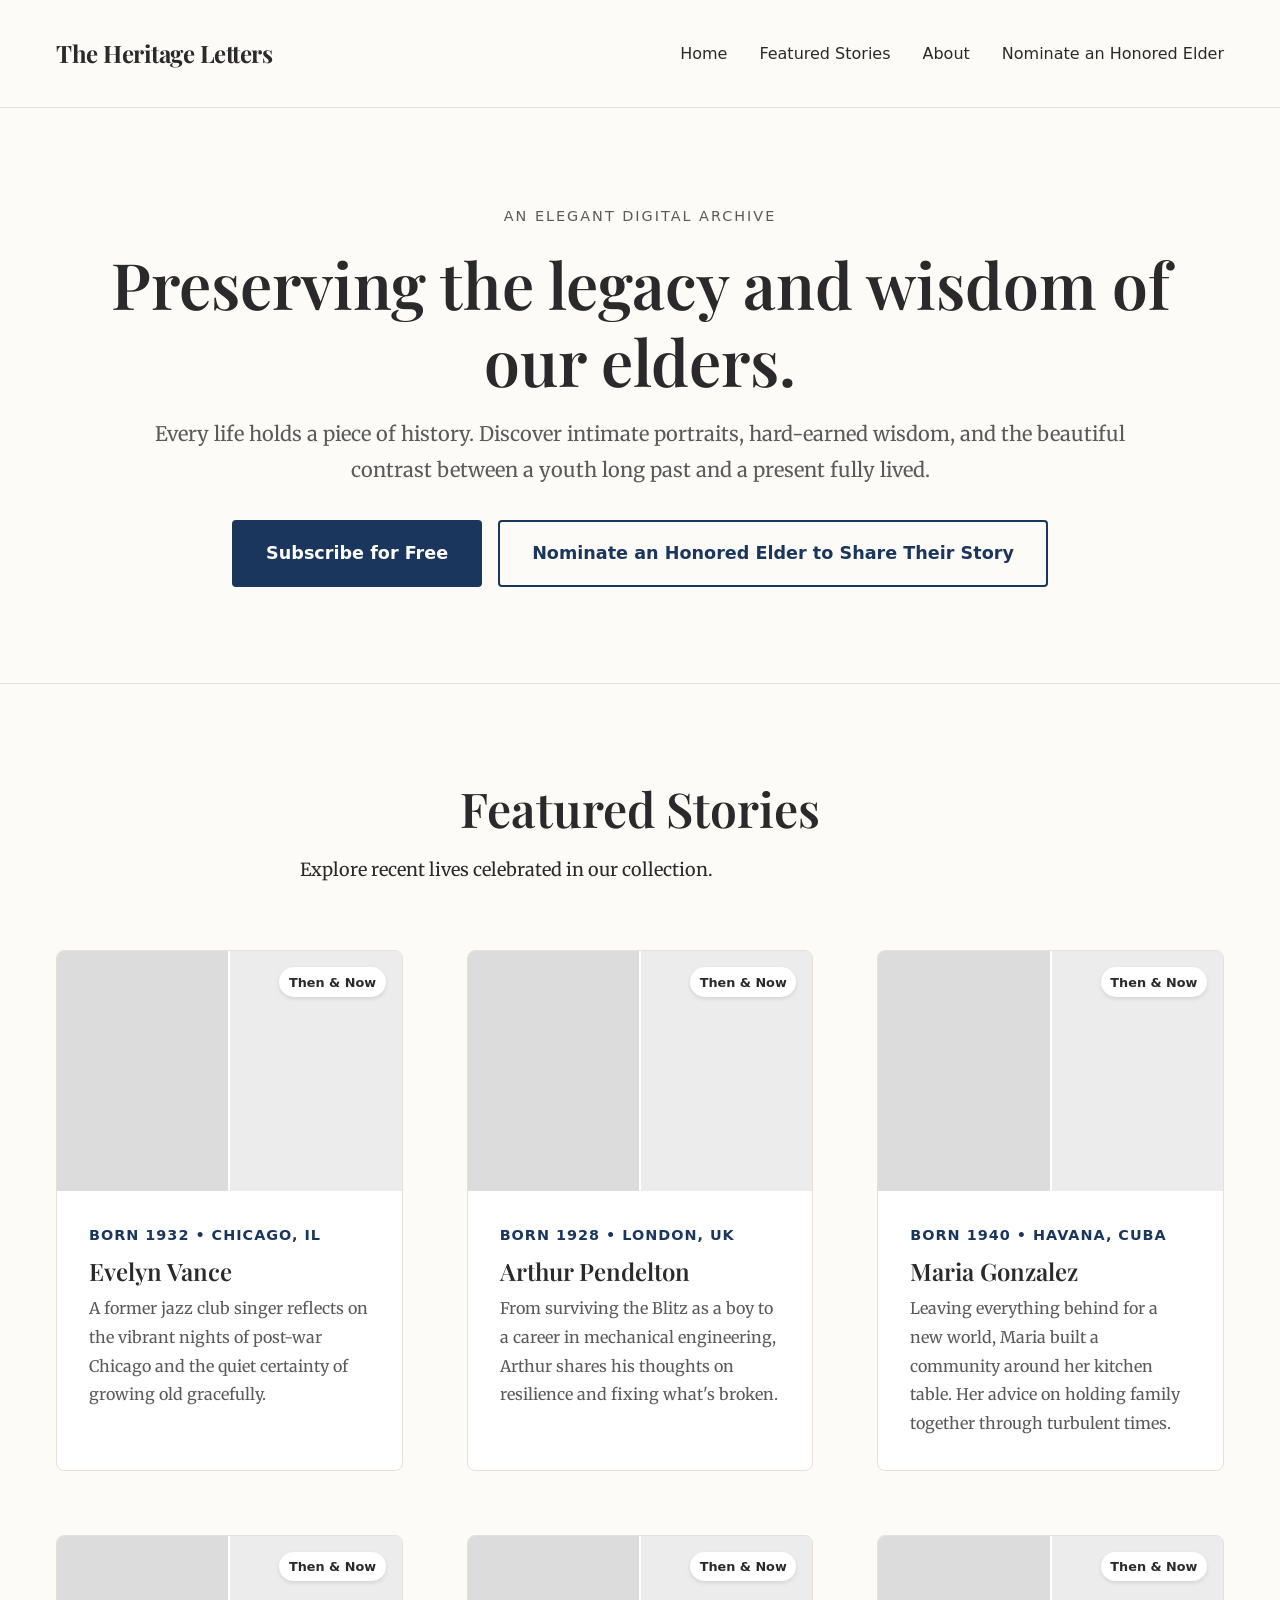
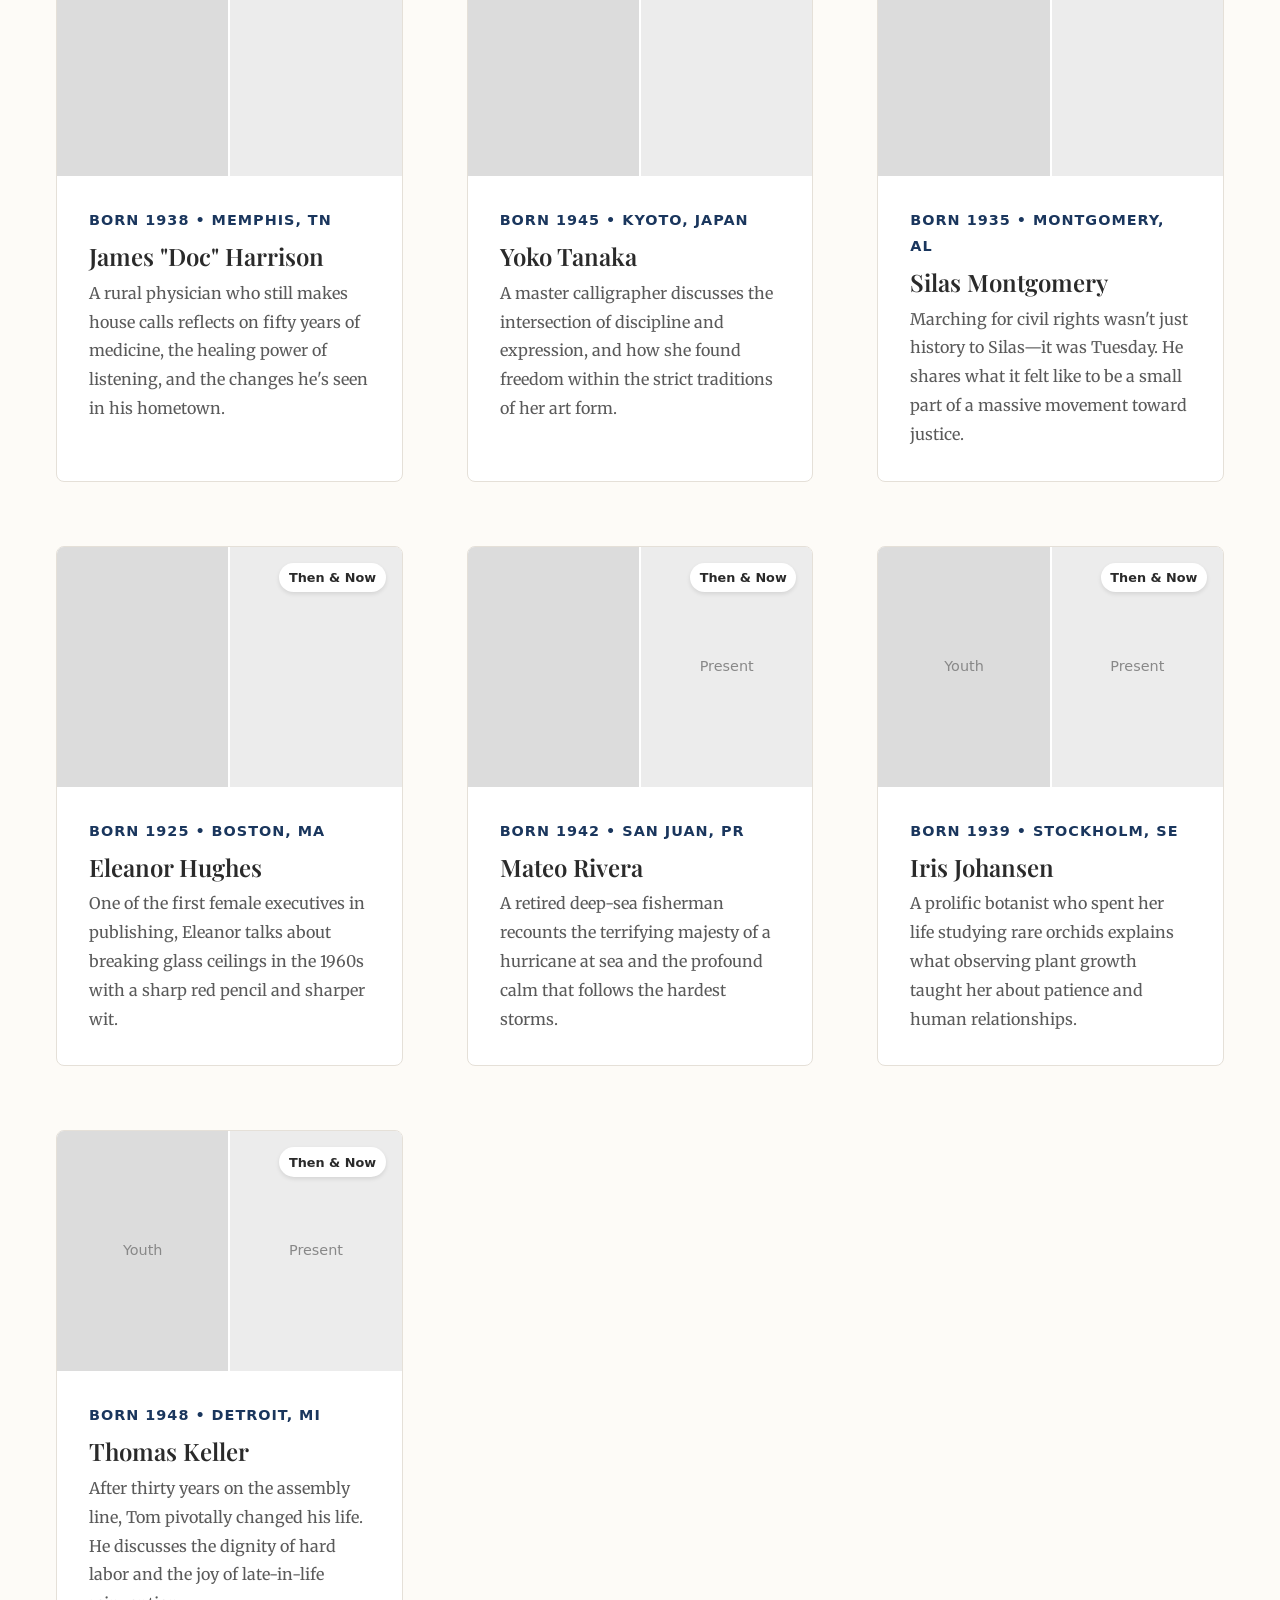
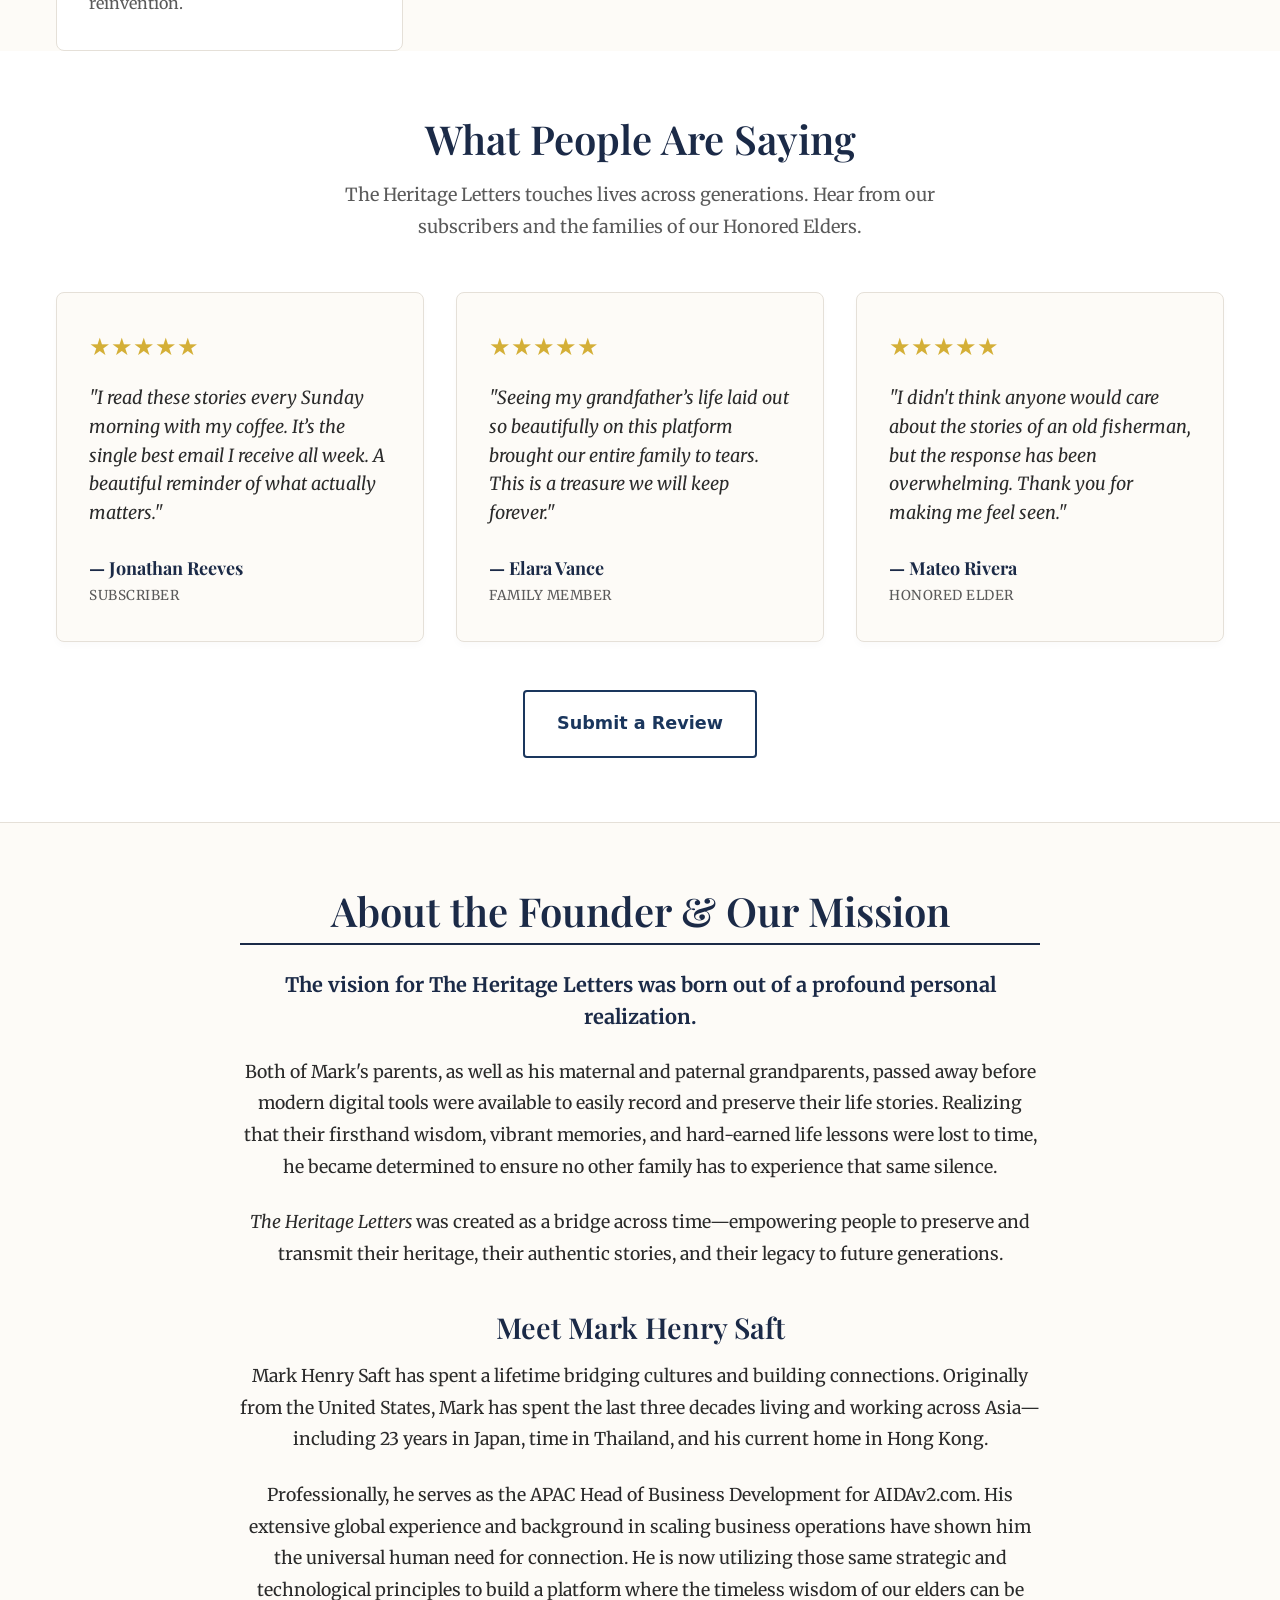
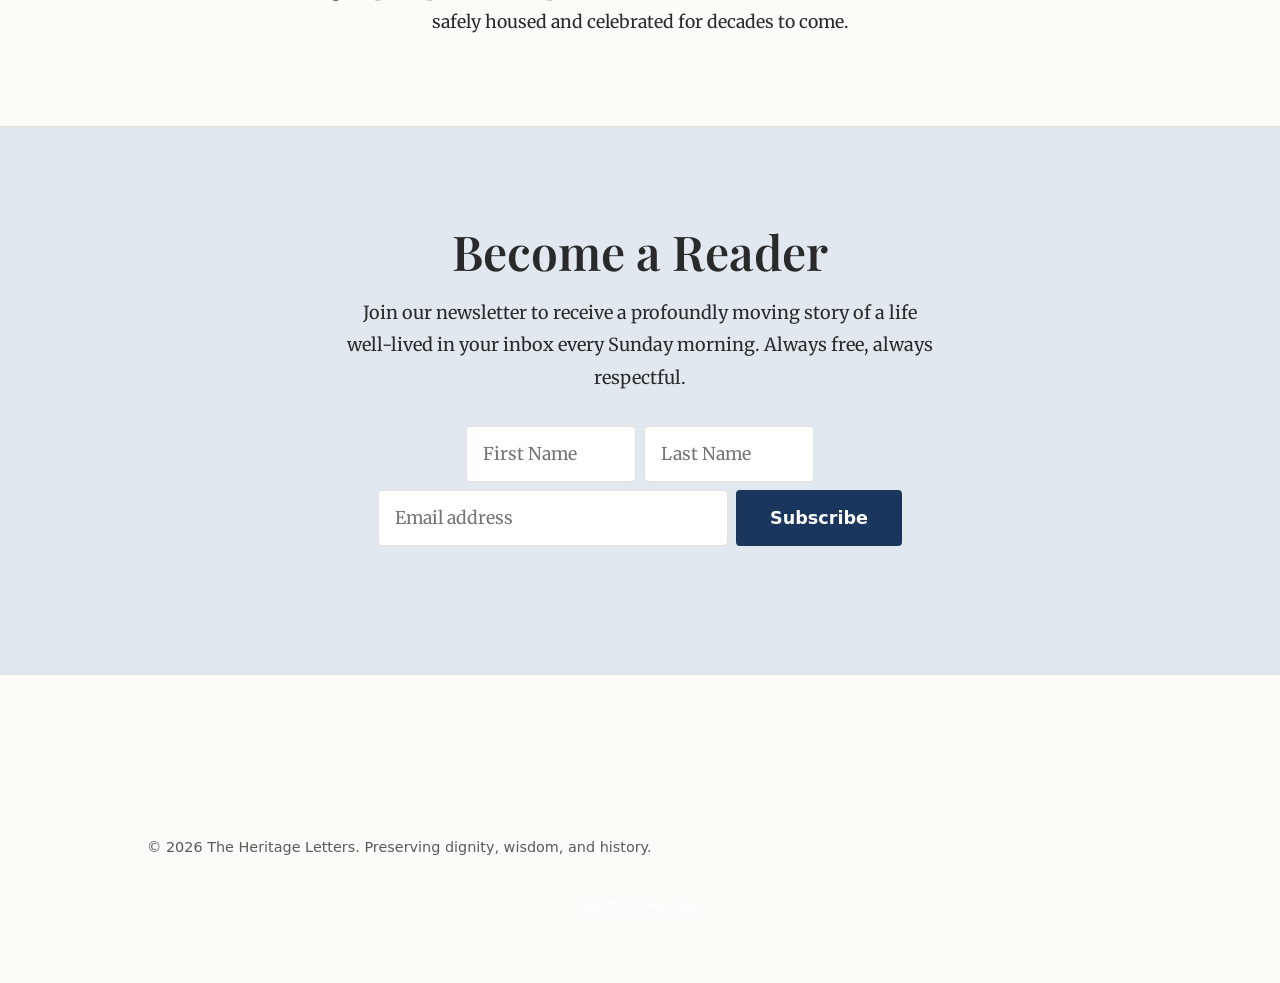
==== index.html @ c984a458 "Add files via upload" ====
<!DOCTYPE html>
<html lang="en">

<head>
    <meta charset="UTF-8">
    <meta name="viewport" content="width=device-width, initial-scale=1.0">
    <title>The Heritage Letters | Preserving the Wisdom of Elders</title>
    <!-- Preconnect for performance -->
    <link rel="preconnect" href="https://fonts.googleapis.com">
    <link rel="preconnect" href="https://fonts.gstatic.com" crossorigin>
    <!-- Google Fonts: Playfair Display (Headings) & Merriweather (Body) -->
    <link
        href="https://fonts.googleapis.com/css2?family=Merriweather:ital,wght@0,300;0,400;0,700;1,400&family=Playfair+Display:ital,wght@0,400;0,600;0,700;1,400&display=swap"
        rel="stylesheet">
    <link rel="stylesheet" href="styles.css">
</head>

<body>

    <!-- Header Navigation -->
    <header class="site-header">
        <div class="container nav-container">
            <a href="index.html" class="logo">The Heritage Letters</a>
            <nav class="site-nav">
                <ul>
                    <li><a href="index.html">Home</a></li>
                    <li><a href="#stories">Featured Stories</a></li>
                    <li><a href="#about-mission">About</a></li>
                    <li><a href="submit.html">Nominate an Honored Elder</a></li>
                </ul>
            </nav>
        </div>
    </header>

    <main>
        <!-- Hero Section -->
        <section class="hero">
            <div class="container">
                <span class="hero-subtitle">An elegant digital archive</span>
                <h1>Preserving the legacy and wisdom of our elders.</h1>
                <p>Every life holds a piece of history. Discover intimate portraits, hard-earned wisdom, and the
                    beautiful contrast between a youth long past and a present fully lived.</p>
                <div class="hero-actions">
                    <a href="#subscribe" class="btn btn-primary">Subscribe for Free</a>
                    <a href="submit.html" class="btn btn-outline">Nominate an Honored Elder to Share Their Story</a>
                </div>
            </div>
        </section>

        <!-- Featured Stories Section -->
        <section id="stories" class="section">
            <div class="container">
                <div class="text-center">
                    <h2>Featured Stories</h2>
                    <p>Explore recent lives celebrated in our collection.</p>
                </div>

                <div class="stories-grid">
                    <!-- Story Card 1 -->
                    <a href="story-1.html" class="story-card" aria-label="Read the story of Evelyn Vance">
                        <div class="story-card-images">
                            <div class="img-placeholder"
                                style="background-image: url('images/evelyn_youth.png'); color: transparent;">Youth
                            </div>
                            <div class="img-placeholder"
                                style="background-image: url('images/evelyn_present.png'); color: transparent;">Present
                            </div>
                        </div>
                        <div class="story-card-content">
                            <span class="story-card-meta">Born 1932 • Chicago, IL</span>
                            <h3 class="story-card-title">Evelyn Vance</h3>
                            <p class="story-card-excerpt">A former jazz club singer reflects on the vibrant nights of
                                post-war Chicago and the quiet certainty of growing old gracefully.</p>
                        </div>
                    </a>

                    <!-- Story Card 2 -->
                    <a href="story-2.html" class="story-card" aria-label="Read the story of Arthur Pendelton">
                        <div class="story-card-images">
                            <div class="img-placeholder"
                                style="background-image: url('images/arthur_youth.png'); color: transparent;">Youth
                            </div>
                            <div class="img-placeholder"
                                style="background-image: url('images/arthur_present.png'); color: transparent;">Present
                            </div>
                        </div>
                        <div class="story-card-content">
                            <span class="story-card-meta">Born 1928 • London, UK</span>
                            <h3 class="story-card-title">Arthur Pendelton</h3>
                            <p class="story-card-excerpt">From surviving the Blitz as a boy to a career in mechanical
                                engineering, Arthur shares his thoughts on resilience and fixing what's broken.</p>
                        </div>
                    </a>

                    <!-- Story Card 3 -->
                    <a href="story-3.html" class="story-card" aria-label="Read the story of Maria Gonzalez">
                        <div class="story-card-images">
                            <div class="img-placeholder"
                                style="background-image: url('images/maria_youth.png'); color: transparent;">Youth</div>
                            <div class="img-placeholder"
                                style="background-image: url('images/maria_present.png'); color: transparent;">Present
                            </div>
                        </div>
                        <div class="story-card-content">
                            <span class="story-card-meta">Born 1940 • Havana, Cuba</span>
                            <h3 class="story-card-title">Maria Gonzalez</h3>
                            <p class="story-card-excerpt">Leaving everything behind for a new world, Maria built a
                                community around her kitchen table. Her advice on holding family together through
                                turbulent times.</p>
                        </div>
                    </a>

                    <!-- Story Card 4 -->
                    <a href="story-4.html" class="story-card" aria-label="Read the story of James 'Doc' Harrison">
                        <div class="story-card-images">
                            <div class="img-placeholder"
                                style="background-image: url('images/james_youth.png'); color: transparent;">Youth</div>
                            <div class="img-placeholder"
                                style="background-image: url('images/james_present.png'); color: transparent;">Present
                            </div>
                        </div>
                        <div class="story-card-content">
                            <span class="story-card-meta">Born 1938 • Memphis, TN</span>
                            <h3 class="story-card-title">James "Doc" Harrison</h3>
                            <p class="story-card-excerpt">A rural physician who still makes house calls reflects on
                                fifty years of medicine, the healing power of listening, and the changes he's seen in
                                his hometown.</p>
                        </div>
                    </a>

                    <!-- Story Card 5 -->
                    <a href="story-5.html" class="story-card" aria-label="Read the story of Yoko Tanaka">
                        <div class="story-card-images">
                            <div class="img-placeholder"
                                style="background-image: url('images/yoko_youth.png'); color: transparent;">Youth</div>
                            <div class="img-placeholder"
                                style="background-image: url('images/yoko_present.png'); color: transparent;">Present
                            </div>
                        </div>
                        <div class="story-card-content">
                            <span class="story-card-meta">Born 1945 • Kyoto, Japan</span>
                            <h3 class="story-card-title">Yoko Tanaka</h3>
                            <p class="story-card-excerpt">A master calligrapher discusses the intersection of discipline
                                and expression, and how she found freedom within the strict traditions of her art form.
                            </p>
                        </div>
                    </a>

                    <!-- Story Card 6 -->
                    <a href="story-6.html" class="story-card" aria-label="Read the story of Silas Montgomery">
                        <div class="story-card-images">
                            <div class="img-placeholder"
                                style="background-image: url('images/silas_youth.png'); color: transparent;">Youth</div>
                            <div class="img-placeholder"
                                style="background-image: url('images/silas_present.png'); color: transparent;">Present
                            </div>
                        </div>
                        <div class="story-card-content">
                            <span class="story-card-meta">Born 1935 • Montgomery, AL</span>
                            <h3 class="story-card-title">Silas Montgomery</h3>
                            <p class="story-card-excerpt">Marching for civil rights wasn't just history to Silas—it was
                                Tuesday. He shares what it felt like to be a small part of a massive movement toward
                                justice.</p>
                        </div>
                    </a>

                    <!-- Story Card 7 -->
                    <a href="story-7.html" class="story-card" aria-label="Read the story of Eleanor Vance">
                        <div class="story-card-images">
                            <div class="img-placeholder"
                                style="background-image: url('images/eleanor_youth.png'); color: transparent;">Youth
                            </div>
                            <div class="img-placeholder"
                                style="background-image: url('images/eleanor_present.png'); color: transparent;">Present
                            </div>
                        </div>
                        <div class="story-card-content">
                            <span class="story-card-meta">Born 1925 • Boston, MA</span>
                            <h3 class="story-card-title">Eleanor Hughes</h3>
                            <p class="story-card-excerpt">One of the first female executives in publishing, Eleanor
                                talks about breaking glass ceilings in the 1960s with a sharp red pencil and sharper
                                wit.</p>
                        </div>
                    </a>

                    <!-- Story Card 8 -->
                    <a href="story-8.html" class="story-card" aria-label="Read the story of Mateo Rivera">
                        <div class="story-card-images">
                            <div class="img-placeholder"
                                style="background-image: url('images/mateo_youth.png'); color: transparent;">Youth</div>
                            <div class="img-placeholder" style="">Present</div>
                        </div>
                        <div class="story-card-content">
                            <span class="story-card-meta">Born 1942 • San Juan, PR</span>
                            <h3 class="story-card-title">Mateo Rivera</h3>
                            <p class="story-card-excerpt">A retired deep-sea fisherman recounts the terrifying majesty
                                of a hurricane at sea and the profound calm that follows the hardest storms.</p>
                        </div>
                    </a>

                    <!-- Story Card 9 -->
                    <a href="story-9.html" class="story-card" aria-label="Read the story of Iris Johansen">
                        <div class="story-card-images">
                            <div class="img-placeholder" style="">Youth</div>
                            <div class="img-placeholder" style="">Present</div>
                        </div>
                        <div class="story-card-content">
                            <span class="story-card-meta">Born 1939 • Stockholm, SE</span>
                            <h3 class="story-card-title">Iris Johansen</h3>
                            <p class="story-card-excerpt">A prolific botanist who spent her life studying rare orchids
                                explains what observing plant growth taught her about patience and human relationships.
                            </p>
                        </div>
                    </a>

                    <!-- Story Card 10 -->
                    <a href="story-10.html" class="story-card" aria-label="Read the story of Thomas 'Tom' Keller">
                        <div class="story-card-images">
                            <div class="img-placeholder" style="">Youth</div>
                            <div class="img-placeholder" style="">Present</div>
                        </div>
                        <div class="story-card-content">
                            <span class="story-card-meta">Born 1948 • Detroit, MI</span>
                            <h3 class="story-card-title">Thomas Keller</h3>
                            <p class="story-card-excerpt">After thirty years on the assembly line, Tom pivotally changed
                                his life. He discusses the dignity of hard labor and the joy of late-in-life
                                reinvention.</p>
                        </div>
                    </a>
                </div>
            </div>
            <!-- Testimonials/Reviews Section -->
            <section id="reviews" style="background-color: var(--color-white); padding: 4rem 2rem;">
                <div class="container">
                    <div class="text-center" style="margin-bottom: 3rem;">
                        <h2 style="font-family: 'Playfair Display', serif; font-size: 2.5rem; color: #1B2A47;">What
                            People Are Saying</h2>
                        <p
                            style="font-family: 'Merriweather', serif; color: var(--color-text-light); max-width: 600px; margin: 0 auto;">
                            The Heritage Letters touches lives across generations. Hear from our subscribers and the
                            families of our Honored Elders.
                        </p>
                    </div>

                    <div style="display: grid; grid-template-columns: repeat(auto-fit, minmax(300px, 1fr)); gap: 2rem;">
                        <!-- Review 1 -->
                        <div
                            style="background: #FDFBF7; padding: 2rem; border-radius: 8px; border: 1px solid var(--color-border); box-shadow: 0 4px 6px rgba(0,0,0,0.02)">
                            <div style="color: #D4AF37; font-size: 1.5rem; margin-bottom: 1rem;">★★★★★</div>
                            <p
                                style="font-family: 'Merriweather', serif; font-style: italic; color: #2A2A2A; margin-bottom: 1.5rem; line-height: 1.6;">
                                "I read these stories every Sunday morning with my coffee. It’s the single best email I
                                receive all week. A beautiful reminder of what actually matters."
                            </p>
                            <p
                                style="font-family: 'Playfair Display', serif; font-weight: bold; color: #1B2A47; margin: 0;">
                                — Jonathan Reeves</p>
                            <p
                                style="font-size: 0.85rem; color: var(--color-text-light); margin: 0; text-transform: uppercase; letter-spacing: 0.5px;">
                                Subscriber</p>
                        </div>

                        <!-- Review 2 -->
                        <div
                            style="background: #FDFBF7; padding: 2rem; border-radius: 8px; border: 1px solid var(--color-border); box-shadow: 0 4px 6px rgba(0,0,0,0.02)">
                            <div style="color: #D4AF37; font-size: 1.5rem; margin-bottom: 1rem;">★★★★★</div>
                            <p
                                style="font-family: 'Merriweather', serif; font-style: italic; color: #2A2A2A; margin-bottom: 1.5rem; line-height: 1.6;">
                                "Seeing my grandfather’s life laid out so beautifully on this platform brought our
                                entire family to tears. This is a treasure we will keep forever."
                            </p>
                            <p
                                style="font-family: 'Playfair Display', serif; font-weight: bold; color: #1B2A47; margin: 0;">
                                — Elara Vance</p>
                            <p
                                style="font-size: 0.85rem; color: var(--color-text-light); margin: 0; text-transform: uppercase; letter-spacing: 0.5px;">
                                Family Member</p>
                        </div>

                        <!-- Review 3 -->
                        <div
                            style="background: #FDFBF7; padding: 2rem; border-radius: 8px; border: 1px solid var(--color-border); box-shadow: 0 4px 6px rgba(0,0,0,0.02)">
                            <div style="color: #D4AF37; font-size: 1.5rem; margin-bottom: 1rem;">★★★★★</div>
                            <p
                                style="font-family: 'Merriweather', serif; font-style: italic; color: #2A2A2A; margin-bottom: 1.5rem; line-height: 1.6;">
                                "I didn't think anyone would care about the stories of an old fisherman, but the
                                response has been overwhelming. Thank you for making me feel seen."
                            </p>
                            <p
                                style="font-family: 'Playfair Display', serif; font-weight: bold; color: #1B2A47; margin: 0;">
                                — Mateo Rivera</p>
                            <p
                                style="font-size: 0.85rem; color: var(--color-text-light); margin: 0; text-transform: uppercase; letter-spacing: 0.5px;">
                                Honored Elder</p>
                        </div>
                    </div>

                    <div class="text-center" style="margin-top: 3rem;">
                        <a href="reviews.html" class="btn btn-outline">Submit a Review</a>
                    </div>
                </div>
            </section>

            <!-- About Section -->
            <section id="about-mission"
                style="background-color: #FDFBF7; padding: 4rem 2rem; color: #2A2A2A; font-family: 'Merriweather', serif; border-top: 1px solid var(--color-border);">
                <div style="max-width: 800px; margin: 0 auto; text-align: center;">

                    <h2
                        style="font-family: 'Playfair Display', serif; font-size: 2.5rem; color: #1B2A47; margin-bottom: 1.5rem; border-bottom: 2px solid #1B2A47; padding-bottom: 0.5rem;">
                        About the Founder & Our Mission
                    </h2>

                    <p
                        style="font-size: 1.25rem; font-weight: bold; color: #1B2A47; margin-bottom: 1.5rem; line-height: 1.6;">
                        The vision for The Heritage Letters was born out of a profound personal realization.
                    </p>

                    <p style="font-size: 1.1rem; line-height: 1.8; margin-bottom: 1.5rem;">
                        Both of Mark's parents, as well as his maternal and paternal grandparents, passed away before
                        modern
                        digital tools were available to easily record and preserve their life stories. Realizing that
                        their
                        firsthand wisdom, vibrant memories, and hard-earned life lessons were lost to time, he became
                        determined to ensure no other family has to experience that same silence.
                    </p>

                    <p style="font-size: 1.1rem; line-height: 1.8; margin-bottom: 2.5rem;">
                        <em>The Heritage Letters</em> was created as a bridge across time—empowering people to preserve
                        and
                        transmit their heritage, their authentic stories, and their legacy to future generations.
                    </p>

                    <h3
                        style="font-family: 'Playfair Display', serif; font-size: 1.8rem; color: #1B2A47; margin-bottom: 1rem;">
                        Meet Mark Henry Saft
                    </h3>

                    <p style="font-size: 1.1rem; line-height: 1.8; margin-bottom: 1.5rem;">
                        Mark Henry Saft has spent a lifetime bridging cultures and building connections. Originally from
                        the
                        United States, Mark has spent the last three decades living and working across Asia—including 23
                        years in Japan, time in Thailand, and his current home in Hong Kong.
                    </p>

                    <p style="font-size: 1.1rem; line-height: 1.8; margin-bottom: 1.5rem;">
                        Professionally, he serves as the APAC Head of Business Development for AIDAv2.com. His extensive
                        global experience and background in scaling business operations have shown him the universal
                        human
                        need for connection. He is now utilizing those same strategic and technological principles to
                        build
                        a platform where the timeless wisdom of our elders can be safely housed and celebrated for
                        decades
                        to come.
                    </p>

                </div>
            </section>

            <!-- Call to Action Section -->
            <section id="subscribe" class="section cta-section">
                <div class="container">
                    <div class="cta-content">
                        <h2>Become a Reader</h2>
                        <p>Join our newsletter to receive a profoundly moving story of a life well-lived in your inbox
                            every
                            Sunday morning. Always free, always respectful.</p>

                        <form id="subscribe-form" style="margin-top: 2rem;">
                            <div class="form-group"
                                style="display: flex; gap: 0.5rem; justify-content: center; flex-wrap: wrap;">
                                <label for="firstName" class="visually-hidden"
                                    style="position: absolute; width: 1px; height: 1px; padding: 0; margin: -1px; overflow: hidden; clip: rect(0, 0, 0, 0); border: 0;">First
                                    Name</label>
                                <input type="text" id="firstName" name="firstName" class="form-control"
                                    placeholder="First Name" required style="max-width: 170px;">

                                <label for="lastName" class="visually-hidden"
                                    style="position: absolute; width: 1px; height: 1px; padding: 0; margin: -1px; overflow: hidden; clip: rect(0, 0, 0, 0); border: 0;">Last
                                    Name</label>
                                <input type="text" id="lastName" name="lastName" class="form-control"
                                    placeholder="Last Name" required style="max-width: 170px;">

                                <label for="email" class="visually-hidden"
                                    style="position: absolute; width: 1px; height: 1px; padding: 0; margin: -1px; overflow: hidden; clip: rect(0, 0, 0, 0); border: 0;">Email
                                    address</label>
                                <input type="email" id="email" name="email" class="form-control"
                                    placeholder="Email address" required style="max-width: 350px;">

                                <button type="submit" id="submit-btn" class="btn btn-primary">Subscribe</button>
                            </div>
                            <p id="form-msg" style="margin-top: 1rem; font-size: 0.95rem; font-weight: bold;"></p>
                        </form>
                    </div>
                </div>
            </section>
    </main>

    <!-- Footer -->
    <footer class="site-footer">
        <div class="container text-center">
            <p>&copy; 2026 The Heritage Letters. Preserving dignity, wisdom, and history.</p>
            <div style="margin-top: 1rem;">
                <a href="reviews.html"
                    style="color: var(--color-white); text-decoration: underline; font-size: 0.9rem;">Submit a
                    Review</a>
            </div>
        </div>
    </footer>

    <!-- Google Sheets Subscription Script -->
    <script>
        document.getElementById('subscribe-form').addEventListener('submit', function (e) {
            e.preventDefault();

            const firstNameInput = document.getElementById('firstName');
            const lastNameInput = document.getElementById('lastName');
            const emailInput = document.getElementById('email');
            const submitBtn = document.getElementById('submit-btn');
            const msgElement = document.getElementById('form-msg');

            const firstName = firstNameInput.value.trim();
            const lastName = lastNameInput.value.trim();
            const email = emailInput.value.trim();

            if (!email || !firstName || !lastName) return;

            // Replace this URL with your deployed Google Apps Script Web App URL
            const scriptURL = 'https://script.google.com/macros/s/AKfycby5-_C4QYbOe_HwGAKn1ZT8Nbpb5aBnQ7oYW80xYNcAp_mFj2mKf1CGSLtyHsjDk9fwOg/exec';

            submitBtn.textContent = 'Subscribing...';
            submitBtn.disabled = true;
            msgElement.textContent = '';
            msgElement.style.color = 'inherit';

            const formData = new FormData();
            formData.append('firstName', firstName);
            formData.append('lastName', lastName);
            formData.append('email', email);

            fetch(scriptURL, { method: 'POST', body: formData })
                .then(response => {
                    msgElement.style.color = '#1B2A47';
                    msgElement.textContent = 'Thank you for subscribing!';
                    firstNameInput.value = '';
                    lastNameInput.value = '';
                    emailInput.value = '';
                    submitBtn.textContent = 'Subscribe';
                    submitBtn.disabled = false;
                })
                .catch(error => {
                    console.error('Error!', error.message);
                    msgElement.style.color = 'red';
                    msgElement.textContent = 'There was an error. Please try again or ensure the Script URL is configured.';
                    submitBtn.textContent = 'Subscribe';
                    submitBtn.disabled = false;
                });
        });
    </script>
</body>

</html>
---- styles.css ----
/* Base Variables and Reset */
:root {
  /* Colors */
  --color-bg: #FDFBF7; /* Off-white / aged paper */
  --color-text: #2A2A2A; /* Deep charcoal */
  --color-text-light: #5A5A5A; /* Muted text */
  --color-accent: #1A365D; /* Classic Navy */
  --color-accent-hover: #12284C;
  --color-border: #E5E0D8;
  --color-white: #FFFFFF;
  
  /* Typography */
  --font-heading: 'Playfair Display', serif;
  --font-body: 'Merriweather', serif;
  --font-ui: system-ui, -apple-system, sans-serif;
  
  /* Spacing */
  --spacing-xs: 0.5rem;
  --spacing-sm: 1rem;
  --spacing-md: 2rem;
  --spacing-lg: 4rem;
  --spacing-xl: 6rem;
  
  /* Borders */
  --radius-sm: 4px;
  --radius-md: 8px;
  
  /* Transitions */
  --transition: all 0.3s ease;
}

* {
  margin: 0;
  padding: 0;
  box-sizing: border-box;
}

body {
  font-family: var(--font-body);
  background-color: var(--color-bg);
  color: var(--color-text);
  line-height: 1.8;
  font-size: 18px; /* Accessible base size for seniors */
  -webkit-font-smoothing: antialiased;
  -moz-osx-font-smoothing: grayscale;
}

/* Typography */
h1, h2, h3, h4, h5, h6 {
  font-family: var(--font-heading);
  line-height: 1.2;
  color: var(--color-text);
  font-weight: 600;
  margin-bottom: var(--spacing-sm);
}

h1 { font-size: clamp(2.5rem, 5vw, 4rem); }
h2 { font-size: clamp(2rem, 4vw, 3rem); }
h3 { font-size: clamp(1.5rem, 3vw, 2.25rem); }

p {
  margin-bottom: var(--spacing-md);
  max-width: 75ch; /* Optimal reading width */
}

a {
  color: var(--color-accent);
  text-decoration: underline;
  text-underline-offset: 4px;
  transition: var(--transition);
}

a:hover {
  color: var(--color-accent-hover);
  text-decoration-thickness: 2px;
}

/* Layout Utilities */
.container {
  max-width: 1200px;
  margin: 0 auto;
  padding: 0 var(--spacing-sm);
}

.container-narrow {
  max-width: 800px;
  margin: 0 auto;
  padding: 0 var(--spacing-sm);
}

.section {
  padding: var(--spacing-xl) 0;
}

.text-center {
  text-align: center;
}

/* Component: Header/Nav */
.site-header {
  padding: var(--spacing-md) 0;
  border-bottom: 1px solid var(--color-border);
  background: var(--color-bg);
  position: sticky;
  top: 0;
  z-index: 100;
}

.nav-container {
  display: flex;
  justify-content: space-between;
  align-items: center;
}

.logo {
  font-family: var(--font-heading);
  font-size: 1.5rem;
  font-weight: 700;
  text-decoration: none;
  color: var(--color-text);
  letter-spacing: -0.5px;
}

.site-nav ul {
  list-style: none;
  display: flex;
  gap: var(--spacing-md);
}

.site-nav a {
  font-family: var(--font-ui);
  text-decoration: none;
  font-weight: 500;
  font-size: 1rem;
  color: var(--color-text);
}

.site-nav a:hover {
  color: var(--color-accent);
  text-decoration: none;
}

/* Component: Buttons */
.btn {
  display: inline-block;
  font-family: var(--font-ui);
  font-weight: 600;
  font-size: 1.1rem;
  padding: 1rem 2rem;
  border-radius: var(--radius-sm);
  text-decoration: none;
  min-height: 44px; /* WCAG touch target size */
  transition: var(--transition);
  border: 2px solid transparent;
  cursor: pointer;
}

.btn-primary {
  background-color: var(--color-accent);
  color: var(--color-white);
  border-color: var(--color-accent);
}

.btn-primary:hover {
  background-color: var(--color-accent-hover);
  color: var(--color-white);
  border-color: var(--color-accent-hover);
  transform: translateY(-2px);
  box-shadow: 0 4px 12px rgba(26, 54, 93, 0.2);
}

.btn-outline {
  background-color: transparent;
  color: var(--color-accent);
  border-color: var(--color-accent);
}

.btn-outline:hover {
  background-color: var(--color-accent);
  color: var(--color-white);
}

/* Component: Hero Section */
.hero {
  padding: var(--spacing-xl) 0;
  text-align: center;
  border-bottom: 1px solid var(--color-border);
}

.hero-subtitle {
  font-family: var(--font-ui);
  text-transform: uppercase;
  letter-spacing: 2px;
  font-size: 0.9rem;
  color: var(--color-text-light);
  display: block;
  margin-bottom: var(--spacing-sm);
}

.hero p {
  font-size: 1.25rem;
  color: var(--color-text-light);
  margin: 0 auto var(--spacing-md);
}

.hero-actions {
  display: flex;
  gap: var(--spacing-sm);
  justify-content: center;
  flex-wrap: wrap;
}

/* Component: Featured Stories Grid */
.stories-grid {
  display: grid;
  grid-template-columns: repeat(auto-fill, minmax(320px, 1fr));
  gap: var(--spacing-lg);
  margin-top: var(--spacing-lg);
}

.story-card {
  display: flex;
  flex-direction: column;
  background: var(--color-white);
  border: 1px solid var(--color-border);
  border-radius: var(--radius-md);
  overflow: hidden;
  transition: var(--transition);
  text-decoration: none;
  color: inherit;
}

.story-card:hover {
  transform: translateY(-4px);
  box-shadow: 0 12px 24px rgba(0,0,0,0.05);
  text-decoration: none; 
}

.story-card-images {
  display: flex;
  height: 240px;
  background: #EFEFEF;
  position: relative;
}

.story-card-images::after {
  content: "Then & Now";
  position: absolute;
  top: 1rem;
  right: 1rem;
  background: var(--color-white);
  font-family: var(--font-ui);
  font-size: 0.8rem;
  font-weight: 600;
  padding: 0.2rem 0.6rem;
  border-radius: 20px;
  box-shadow: 0 2px 4px rgba(0,0,0,0.1);
  color: var(--color-text);
  z-index: 10;
}

.img-placeholder {
  flex: 1;
  background-size: cover;
  background-position: center;
  border-right: 2px solid var(--color-white);
  background-color: #dcdcdc; /* Placeholder color */
  display: flex;
  align-items: center;
  justify-content: center;
  color: #888;
  font-family: var(--font-ui);
  font-size: 0.9rem;
}

.img-placeholder:last-child {
  border-right: none;
  background-color: #ececec;
}

.story-card-content {
  padding: var(--spacing-md);
  flex-grow: 1;
  display: flex;
  flex-direction: column;
}

.story-card-meta {
  font-family: var(--font-ui);
  font-size: 0.9rem;
  color: var(--color-accent);
  font-weight: 600;
  text-transform: uppercase;
  letter-spacing: 1px;
  margin-bottom: 0.5rem;
}

.story-card-title {
  font-size: 1.5rem;
  margin-bottom: 0.5rem;
}

.story-card-excerpt {
  color: var(--color-text-light);
  font-size: 1rem;
  margin-bottom: 0;
  flex-grow: 1;
}

/* Component: CTA Section */
.cta-section {
  background-color: #E2E8F0; /* Subtle cool gray/blue tone */
  border-top: 1px solid var(--color-border);
  border-bottom: 1px solid var(--color-border);
}

.cta-content {
  text-align: center;
  max-width: 600px;
  margin: 0 auto;
}

/* Forms */
.form-group {
  margin-bottom: var(--spacing-md);
}

.form-label {
  display: block;
  font-family: var(--font-ui);
  font-weight: 600;
  margin-bottom: 0.5rem;
  color: var(--color-text);
}

.form-control {
  width: 100%;
  font-family: var(--font-body);
  font-size: 1.1rem;
  padding: 1rem;
  border: 1px solid var(--color-border);
  border-radius: var(--radius-sm);
  background-color: var(--color-white);
  color: var(--color-text);
  transition: var(--transition);
}

.form-control:focus {
  outline: none;
  border-color: var(--color-accent);
  box-shadow: 0 0 0 3px rgba(26, 54, 93, 0.1);
}

textarea.form-control {
  resize: vertical;
  min-height: 150px;
  line-height: inherit;
}

.form-help {
  font-family: var(--font-ui);
  font-size: 0.9rem;
  color: var(--color-text-light);
  margin-top: 0.5rem;
  display: block;
}

/* Component: Footer */
.site-footer {
  padding: var(--spacing-lg) 0;
  text-align: center;
  font-family: var(--font-ui);
  color: var(--color-text-light);
  font-size: 0.9rem;
}

/* Component: Article Styles */
.article-header {
  text-align: center;
  padding: var(--spacing-xl) 0 var(--spacing-md);
  border-bottom: 1px solid var(--color-border);
  margin-bottom: var(--spacing-lg);
}

.article-meta-large {
  font-family: var(--font-ui);
  color: var(--color-accent);
  font-weight: 600;
  letter-spacing: 2px;
  text-transform: uppercase;
  margin-bottom: 1rem;
  display: block;
}

.article-intro {
  font-size: 1.35rem;
  line-height: 1.6;
  color: var(--color-text-light);
  margin-bottom: var(--spacing-lg);
}

.article-content blockquote {
  font-family: var(--font-heading);
  font-size: 2rem;
  font-style: italic;
  color: var(--color-accent);
  line-height: 1.4;
  margin: var(--spacing-lg) 0;
  padding: 0 var(--spacing-md);
  border-left: 4px solid var(--color-accent);
  position: relative;
}

/* Accessibility: Focus styles */
*:focus-visible {
  outline: 3px solid var(--color-accent);
  outline-offset: 2px;
}

/* Responsiveness */
@media (max-width: 768px) {
  :root {
    --spacing-xl: 4rem;
    --spacing-lg: 2.5rem;
    --spacing-md: 1.5rem;
  }
  
  .nav-container {
    flex-direction: column;
    gap: var(--spacing-sm);
  }
  
  .site-nav ul {
    gap: var(--spacing-sm);
    flex-wrap: wrap;
    justify-content: center;
  }
  
  .hero-actions {
    flex-direction: column;
  }
  
  .btn {
    width: 100%;
    text-align: center;
  }
  
  .article-content blockquote {
    font-size: 1.5rem;
    padding: 0 var(--spacing-sm);
  }
}
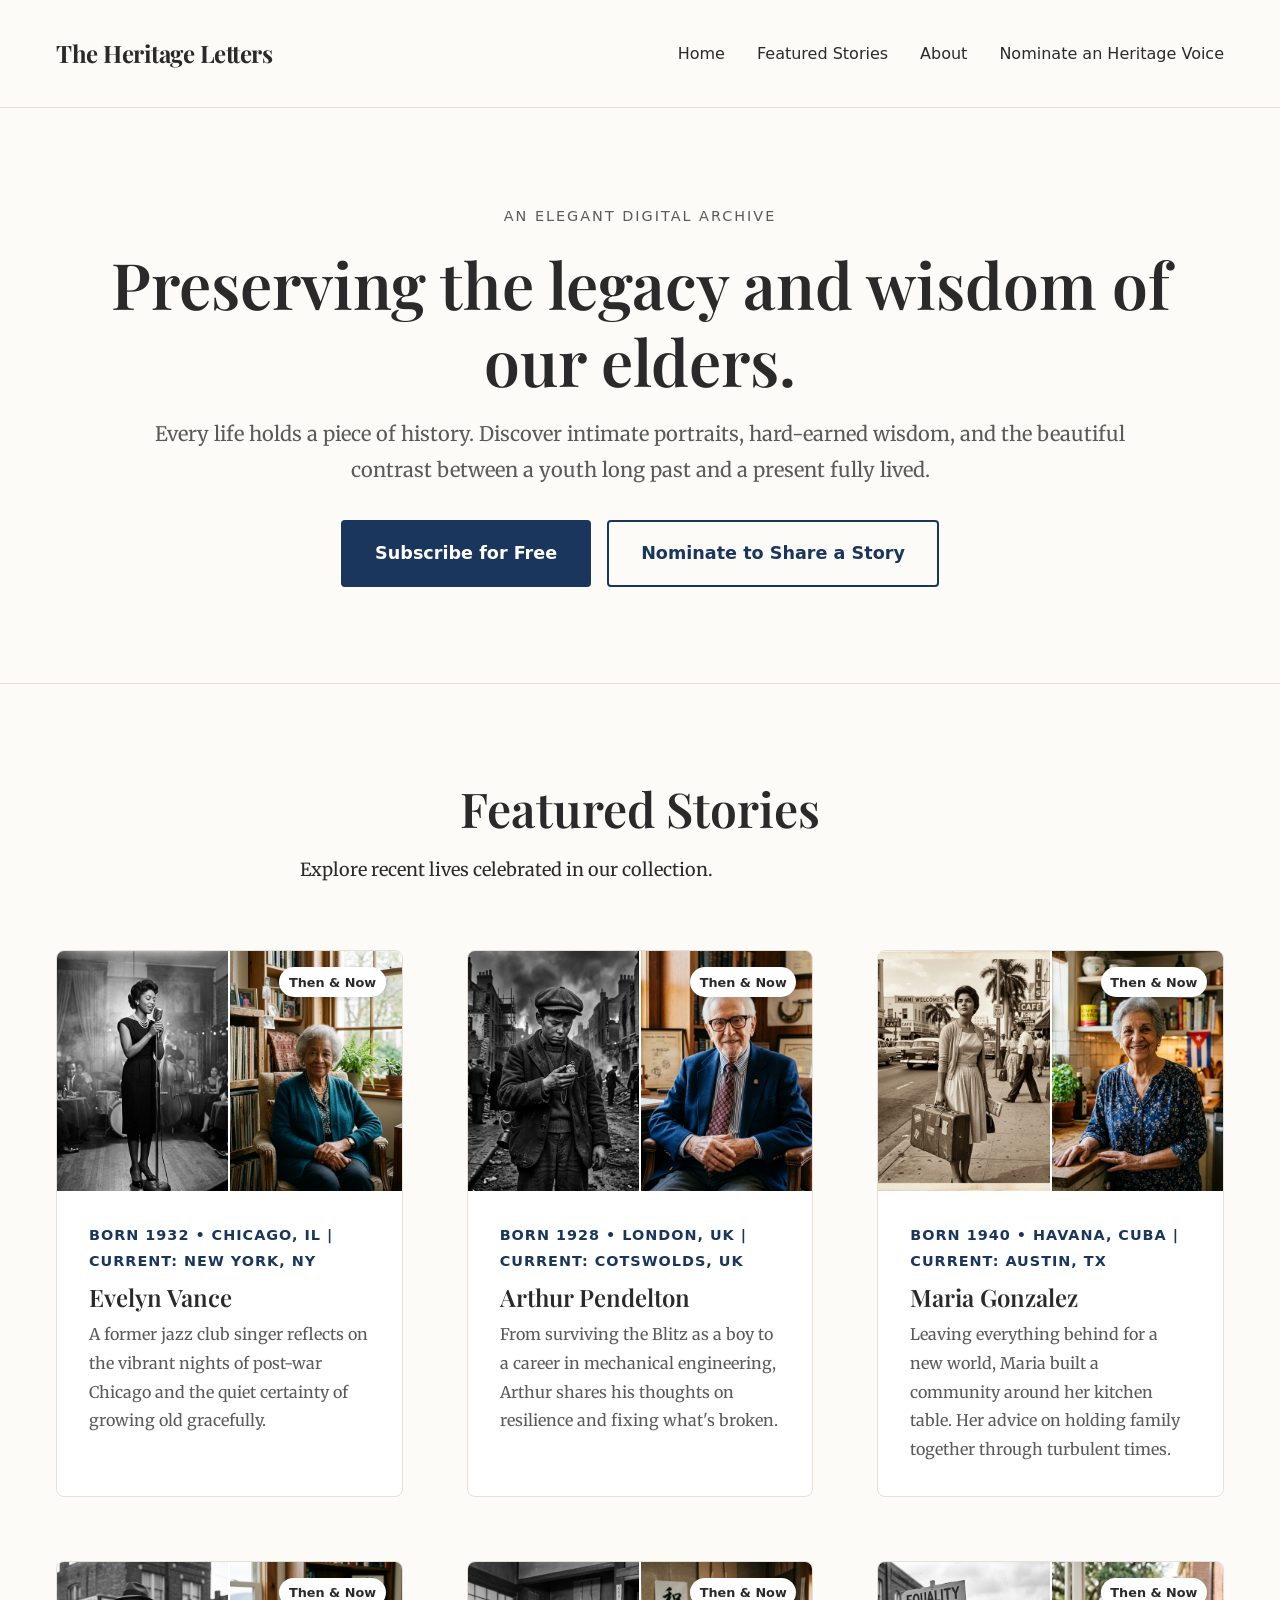
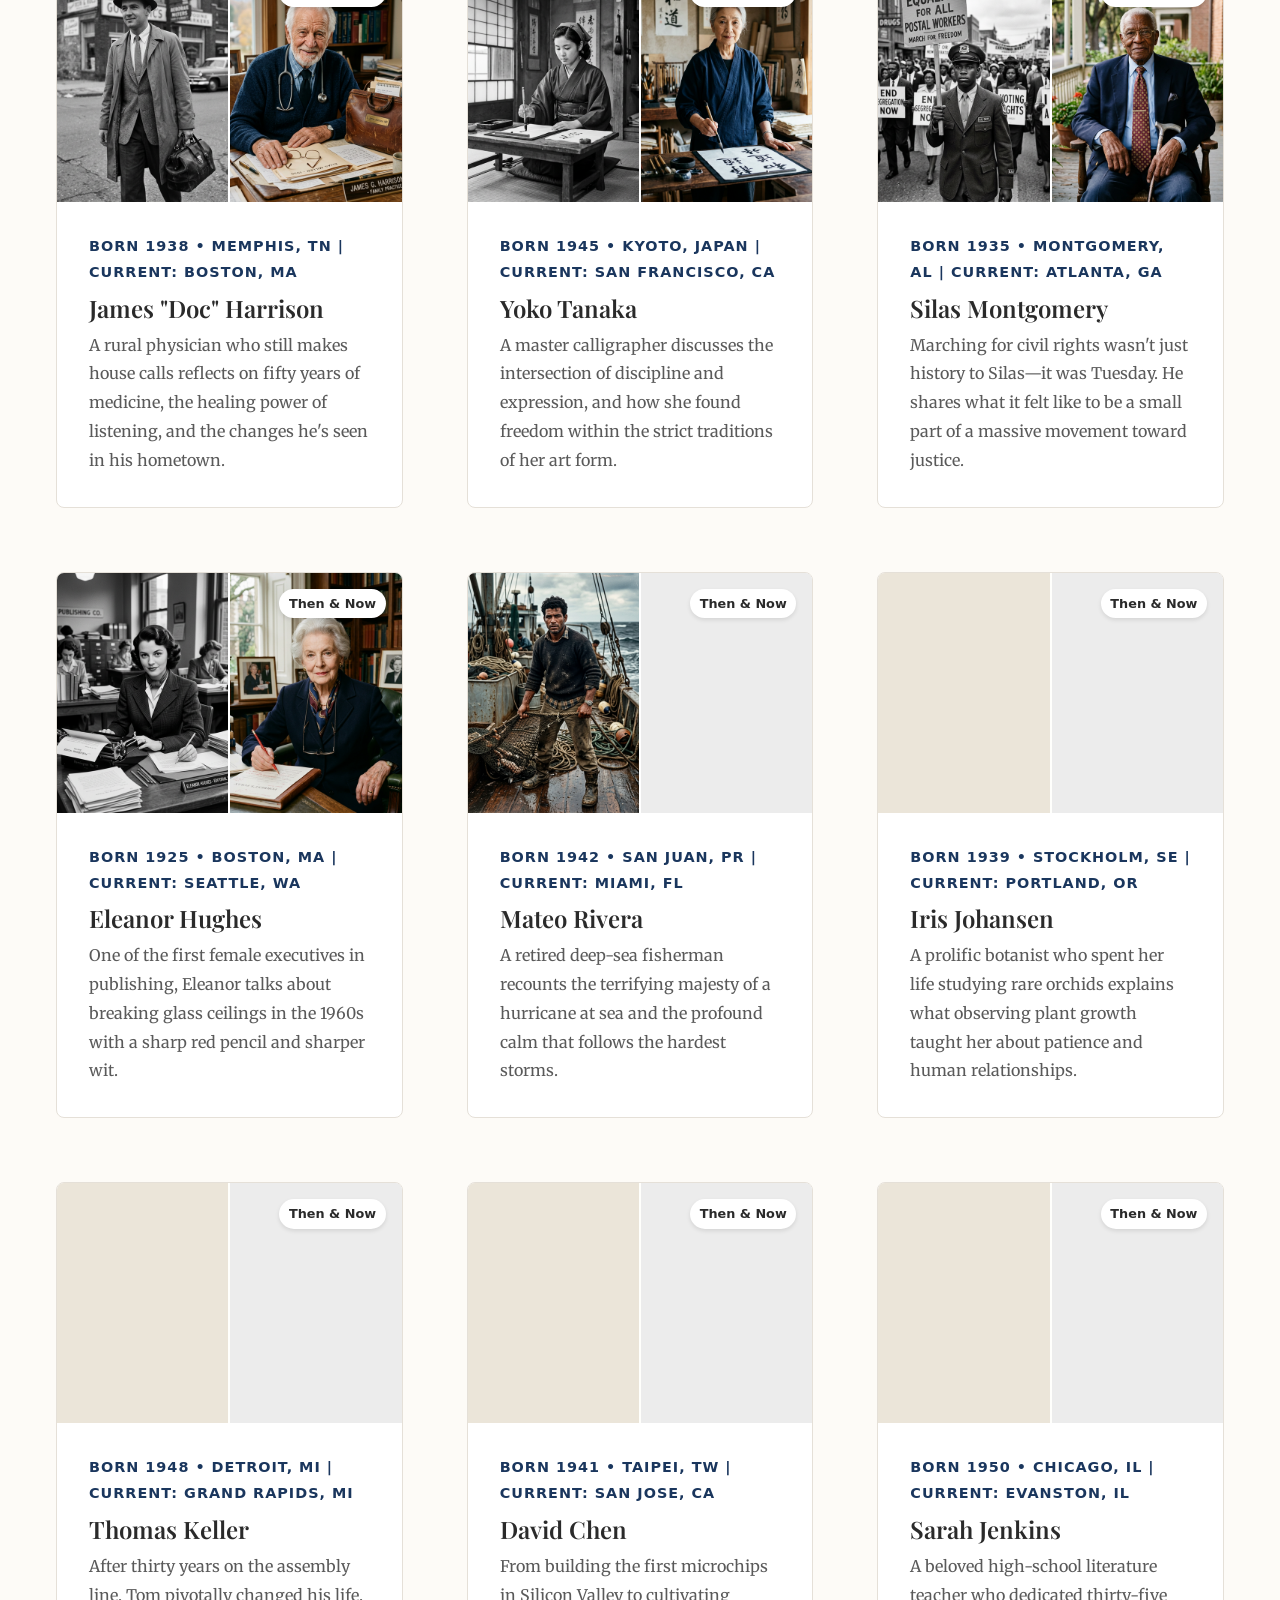
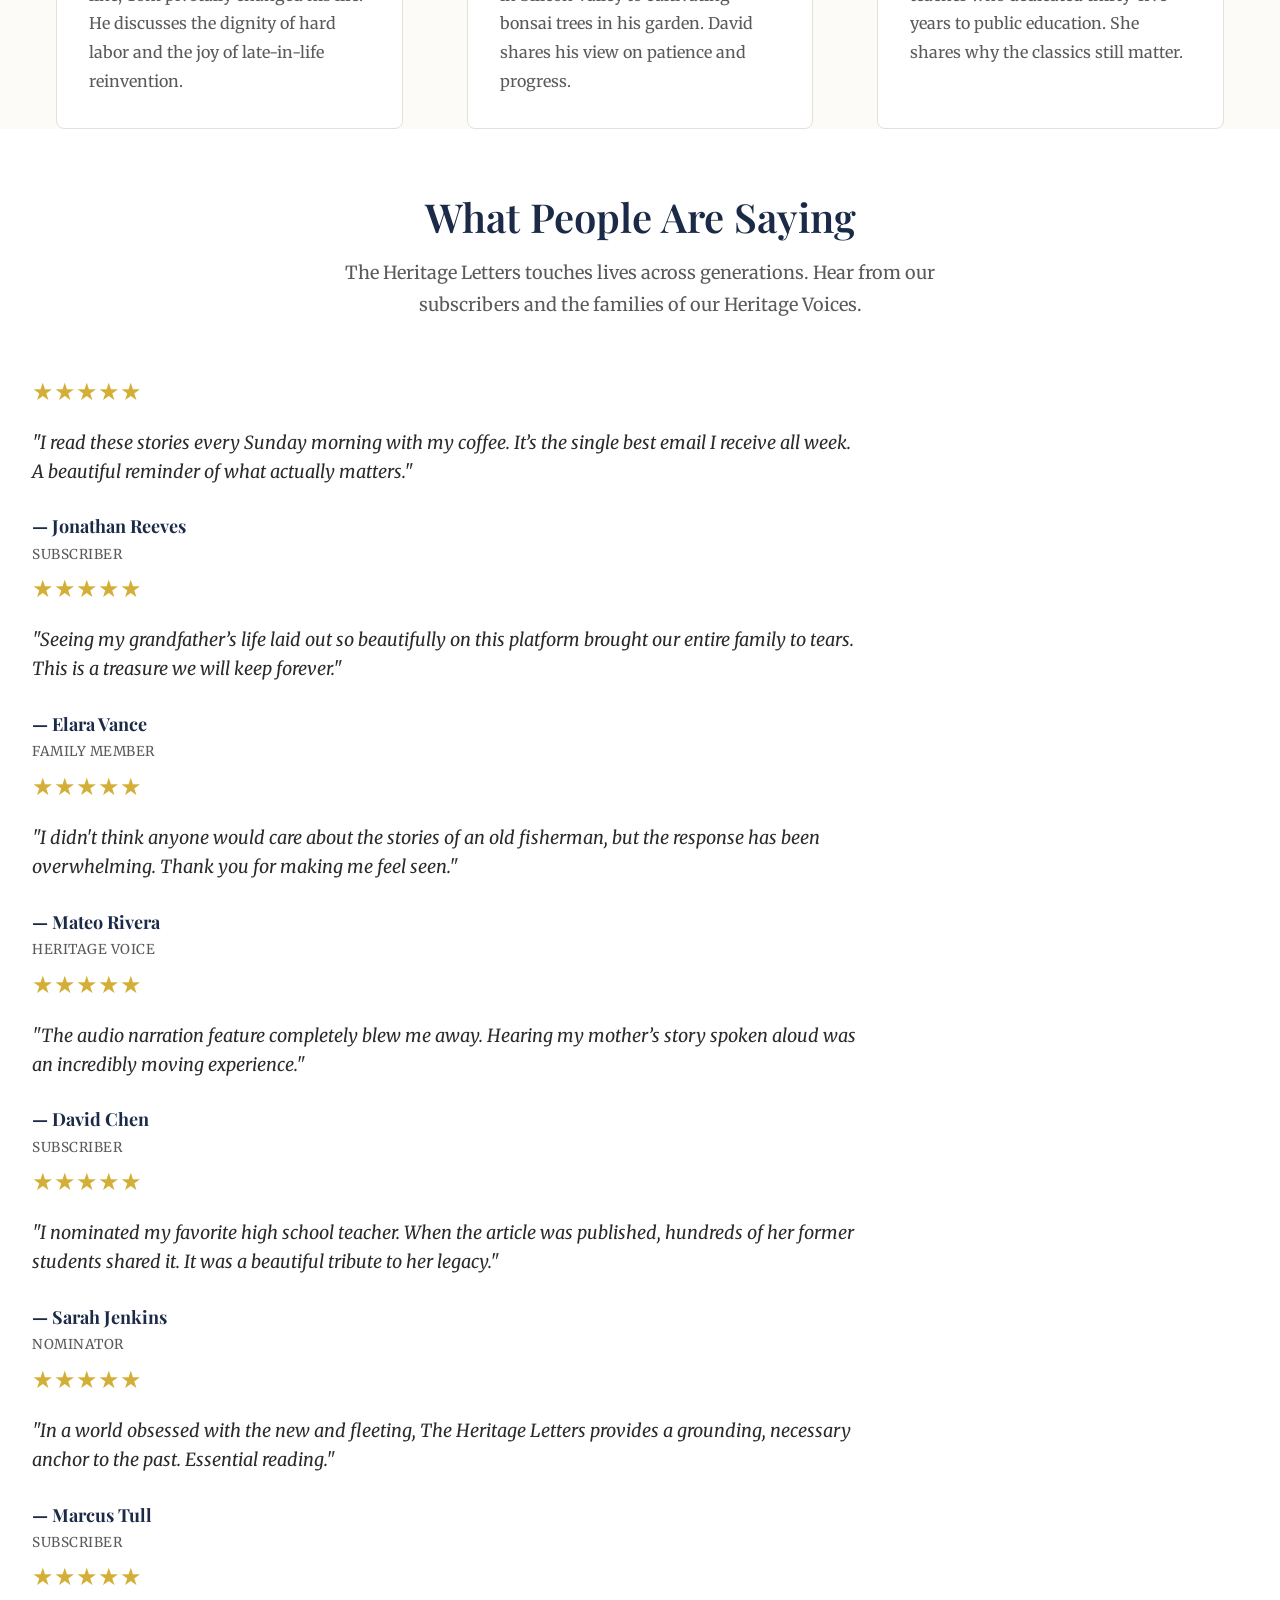
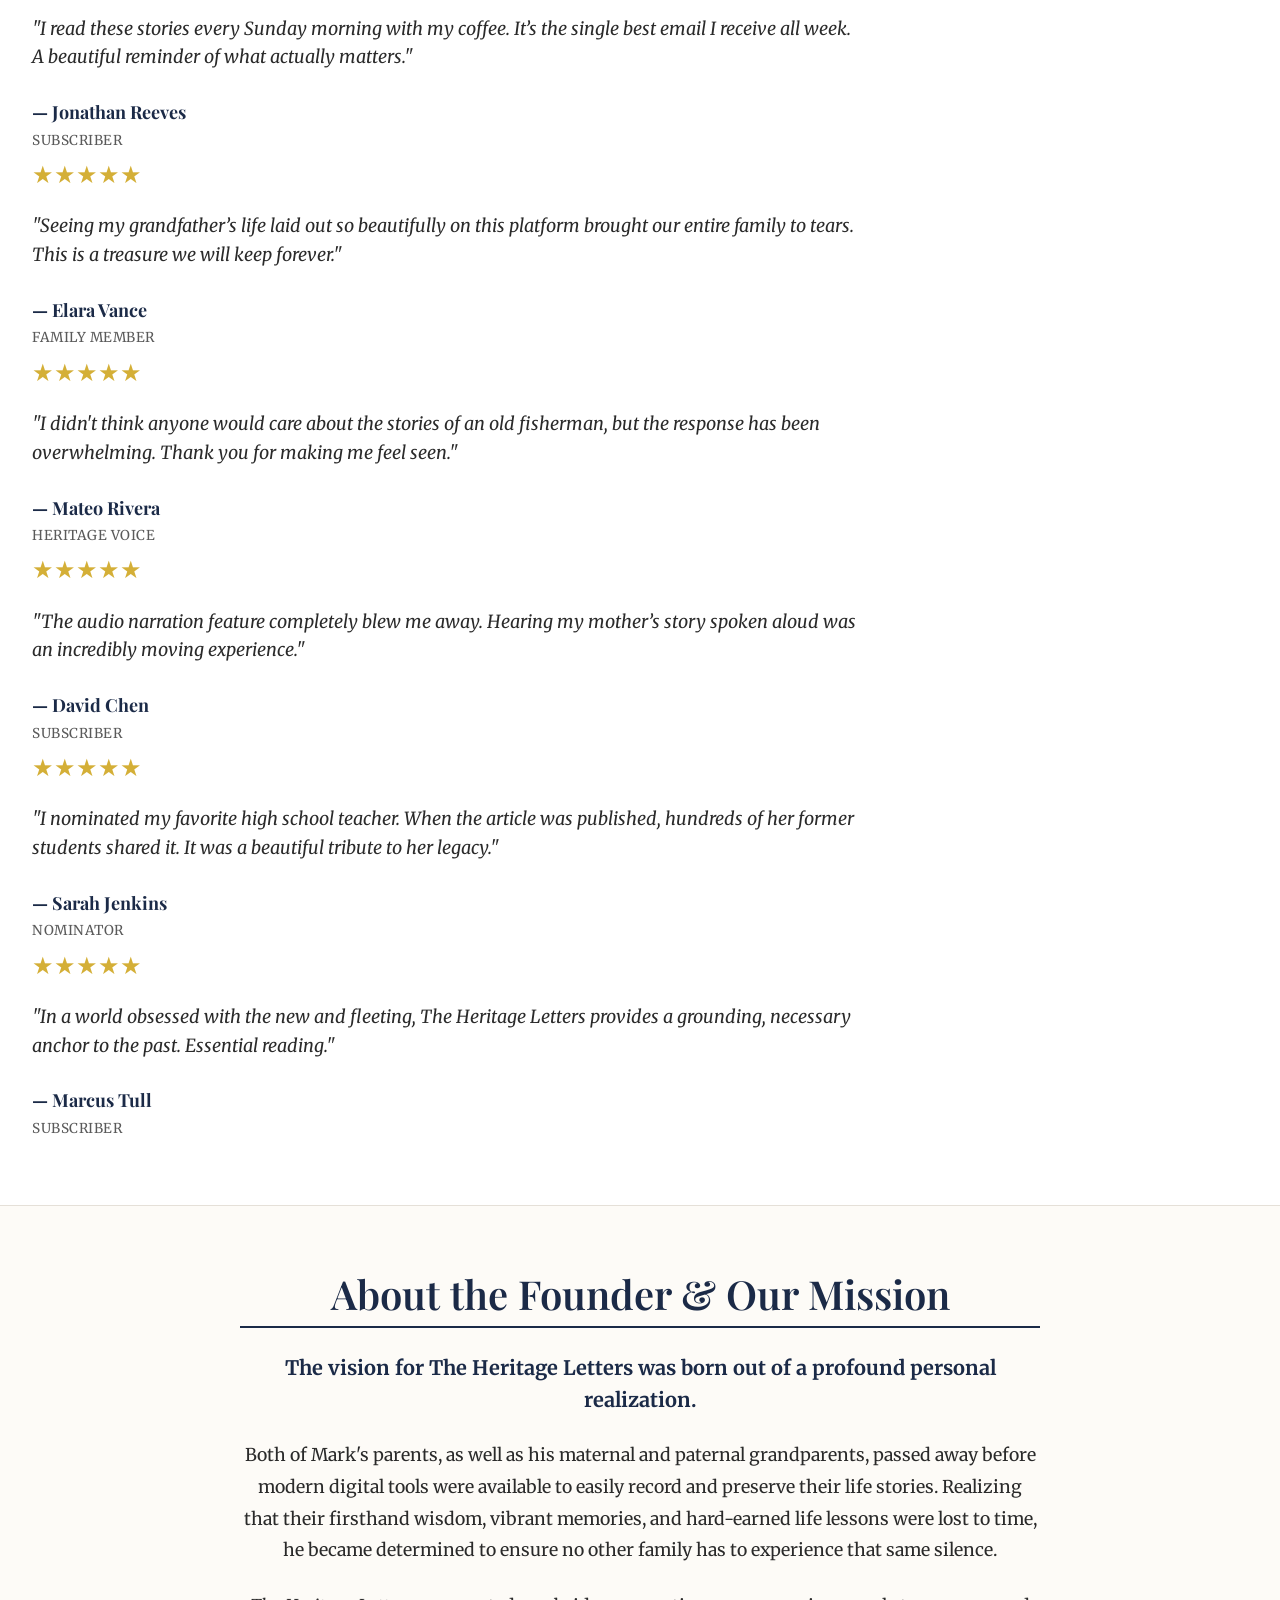
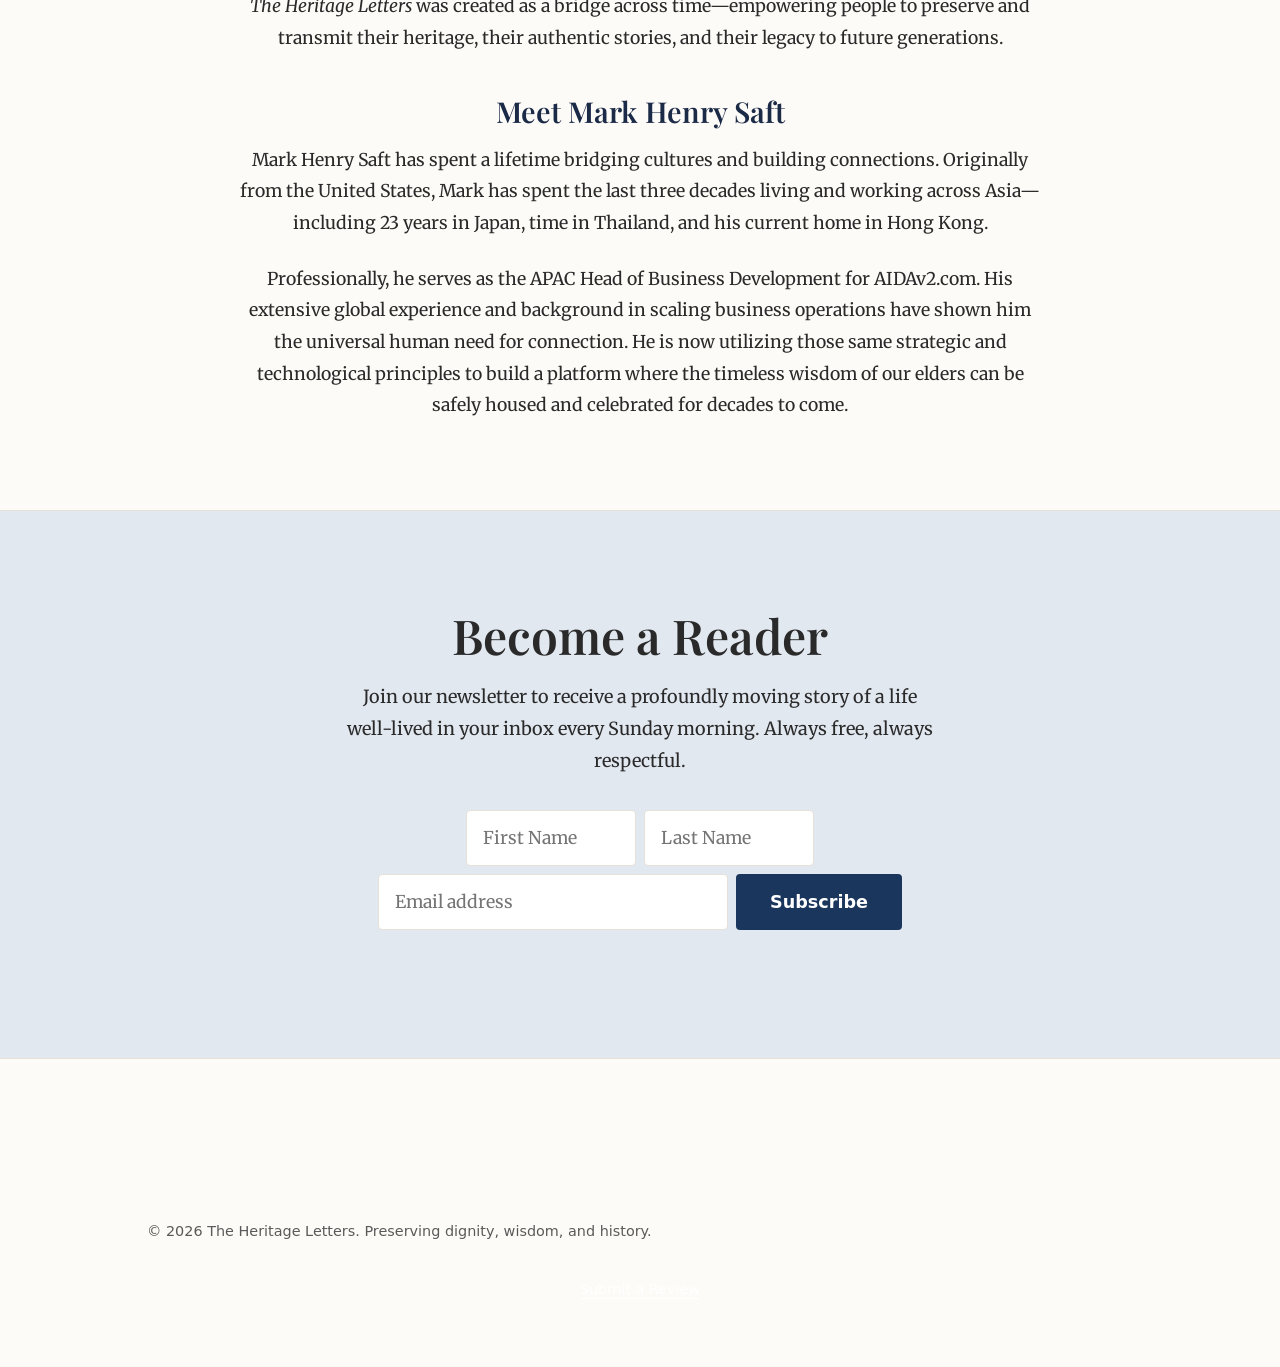
==== commit cb2921d5: "Add files via upload" ====
--- a/index.html
+++ b/index.html
@@ -26,23 +26,78 @@
                     <li><a href="index.html">Home</a></li>
                     <li><a href="#stories">Featured Stories</a></li>
                     <li><a href="#about-mission">About</a></li>
-                    <li><a href="submit.html">Nominate an Honored Elder</a></li>
+                    <li><a href="submit.html">Nominate an Heritage Voice</a></li>
                 </ul>
             </nav>
         </div>
     </header>
 
     <main>
-        <!-- Hero Section -->
+        <!-- Hero Section: Memory Wall -->
         <section class="hero">
-            <div class="container">
+            <!-- Animated Background Grid -->
+            <div class="memory-wall-bg" aria-hidden="true">
+                <!-- Track 1 -->
+                <div class="memory-track">
+                    <div class="memory-img" style="background-image: url('images/evelyn_youth.png');"></div>
+                    <div class="memory-img" style="background-image: url('images/arthur_youth.png');"></div>
+                    <div class="memory-img" style="background-image: url('images/maria_present.png');"></div>
+                    <!-- Duplicate for infinite scroll loop -->
+                    <div class="memory-img" style="background-image: url('images/evelyn_youth.png');"></div>
+                    <div class="memory-img" style="background-image: url('images/arthur_youth.png');"></div>
+                    <div class="memory-img" style="background-image: url('images/maria_present.png');"></div>
+                </div>
+                <!-- Track 2 (Reverses) -->
+                <div class="memory-track">
+                    <div class="memory-img" style="background-image: url('images/james_present.png');"></div>
+                    <div class="memory-img" style="background-image: url('images/eleanor_youth.png');"></div>
+                    <div class="memory-img" style="background-image: url('images/yoko_youth.png');"></div>
+                    <!-- Duplicate -->
+                    <div class="memory-img" style="background-image: url('images/james_present.png');"></div>
+                    <div class="memory-img" style="background-image: url('images/eleanor_youth.png');"></div>
+                    <div class="memory-img" style="background-image: url('images/yoko_youth.png');"></div>
+                </div>
+                <!-- Track 3 -->
+                <div class="memory-track">
+                    <div class="memory-img" style="background-image: url('images/mateo_youth.png');"></div>
+                    <div class="memory-img" style="background-image: url('images/silas_present.png');"></div>
+                    <div class="memory-img" style="background-image: url('images/evelyn_present.png');"></div>
+                    <!-- Duplicate -->
+                    <div class="memory-img" style="background-image: url('images/mateo_youth.png');"></div>
+                    <div class="memory-img" style="background-image: url('images/silas_present.png');"></div>
+                    <div class="memory-img" style="background-image: url('images/evelyn_present.png');"></div>
+                </div>
+                <!-- Track 4 (Reverses) -->
+                <div class="memory-track">
+                    <div class="memory-img" style="background-image: url('images/maria_youth.png');"></div>
+                    <div class="memory-img" style="background-image: url('images/arthur_present.png');"></div>
+                    <div class="memory-img" style="background-image: url('images/james_youth.png');"></div>
+                    <!-- Duplicate -->
+                    <div class="memory-img" style="background-image: url('images/maria_youth.png');"></div>
+                    <div class="memory-img" style="background-image: url('images/arthur_present.png');"></div>
+                    <div class="memory-img" style="background-image: url('images/james_youth.png');"></div>
+                </div>
+                <!-- Track 5 -->
+                <div class="memory-track">
+                    <div class="memory-img" style="background-image: url('images/eleanor_present.png');"></div>
+                    <div class="memory-img" style="background-image: url('images/yoko_present.png');"></div>
+                    <div class="memory-img" style="background-image: url('images/silas_youth.png');"></div>
+                    <!-- Duplicate -->
+                    <div class="memory-img" style="background-image: url('images/eleanor_present.png');"></div>
+                    <div class="memory-img" style="background-image: url('images/yoko_present.png');"></div>
+                    <div class="memory-img" style="background-image: url('images/silas_youth.png');"></div>
+                </div>
+            </div>
+
+            <!-- Foreground Content Card -->
+            <div class="container hero-content-card">
                 <span class="hero-subtitle">An elegant digital archive</span>
                 <h1>Preserving the legacy and wisdom of our elders.</h1>
                 <p>Every life holds a piece of history. Discover intimate portraits, hard-earned wisdom, and the
                     beautiful contrast between a youth long past and a present fully lived.</p>
                 <div class="hero-actions">
                     <a href="#subscribe" class="btn btn-primary">Subscribe for Free</a>
-                    <a href="submit.html" class="btn btn-outline">Nominate an Honored Elder to Share Their Story</a>
+                    <a href="submit.html" class="btn btn-outline">Nominate to Share a Story</a>
                 </div>
             </div>
         </section>
@@ -67,7 +122,7 @@
                             </div>
                         </div>
                         <div class="story-card-content">
-                            <span class="story-card-meta">Born 1932 • Chicago, IL</span>
+                            <span class="story-card-meta">Born 1932 • Chicago, IL | Current: New York, NY</span>
                             <h3 class="story-card-title">Evelyn Vance</h3>
                             <p class="story-card-excerpt">A former jazz club singer reflects on the vibrant nights of
                                 post-war Chicago and the quiet certainty of growing old gracefully.</p>
@@ -85,7 +140,7 @@
                             </div>
                         </div>
                         <div class="story-card-content">
-                            <span class="story-card-meta">Born 1928 • London, UK</span>
+                            <span class="story-card-meta">Born 1928 • London, UK | Current: Cotswolds, UK</span>
                             <h3 class="story-card-title">Arthur Pendelton</h3>
                             <p class="story-card-excerpt">From surviving the Blitz as a boy to a career in mechanical
                                 engineering, Arthur shares his thoughts on resilience and fixing what's broken.</p>
@@ -102,7 +157,7 @@
                             </div>
                         </div>
                         <div class="story-card-content">
-                            <span class="story-card-meta">Born 1940 • Havana, Cuba</span>
+                            <span class="story-card-meta">Born 1940 • Havana, Cuba | Current: Austin, TX</span>
                             <h3 class="story-card-title">Maria Gonzalez</h3>
                             <p class="story-card-excerpt">Leaving everything behind for a new world, Maria built a
                                 community around her kitchen table. Her advice on holding family together through
@@ -120,7 +175,7 @@
                             </div>
                         </div>
                         <div class="story-card-content">
-                            <span class="story-card-meta">Born 1938 • Memphis, TN</span>
+                            <span class="story-card-meta">Born 1938 • Memphis, TN | Current: Boston, MA</span>
                             <h3 class="story-card-title">James "Doc" Harrison</h3>
                             <p class="story-card-excerpt">A rural physician who still makes house calls reflects on
                                 fifty years of medicine, the healing power of listening, and the changes he's seen in
@@ -138,7 +193,7 @@
                             </div>
                         </div>
                         <div class="story-card-content">
-                            <span class="story-card-meta">Born 1945 • Kyoto, Japan</span>
+                            <span class="story-card-meta">Born 1945 • Kyoto, Japan | Current: San Francisco, CA</span>
                             <h3 class="story-card-title">Yoko Tanaka</h3>
                             <p class="story-card-excerpt">A master calligrapher discusses the intersection of discipline
                                 and expression, and how she found freedom within the strict traditions of her art form.
@@ -156,7 +211,7 @@
                             </div>
                         </div>
                         <div class="story-card-content">
-                            <span class="story-card-meta">Born 1935 • Montgomery, AL</span>
+                            <span class="story-card-meta">Born 1935 • Montgomery, AL | Current: Atlanta, GA</span>
                             <h3 class="story-card-title">Silas Montgomery</h3>
                             <p class="story-card-excerpt">Marching for civil rights wasn't just history to Silas—it was
                                 Tuesday. He shares what it felt like to be a small part of a massive movement toward
@@ -175,7 +230,7 @@
                             </div>
                         </div>
                         <div class="story-card-content">
-                            <span class="story-card-meta">Born 1925 • Boston, MA</span>
+                            <span class="story-card-meta">Born 1925 • Boston, MA | Current: Seattle, WA</span>
                             <h3 class="story-card-title">Eleanor Hughes</h3>
                             <p class="story-card-excerpt">One of the first female executives in publishing, Eleanor
                                 talks about breaking glass ceilings in the 1960s with a sharp red pencil and sharper
@@ -188,10 +243,12 @@
                         <div class="story-card-images">
                             <div class="img-placeholder"
                                 style="background-image: url('images/mateo_youth.png'); color: transparent;">Youth</div>
-                            <div class="img-placeholder" style="">Present</div>
-                        </div>
-                        <div class="story-card-content">
-                            <span class="story-card-meta">Born 1942 • San Juan, PR</span>
+                            <div class="img-placeholder"
+                                style="background-image: url('https://picsum.photos/seed/mateo_present/400/600'); color: transparent;">
+                                Present</div>
+                        </div>
+                        <div class="story-card-content">
+                            <span class="story-card-meta">Born 1942 • San Juan, PR | Current: Miami, FL</span>
                             <h3 class="story-card-title">Mateo Rivera</h3>
                             <p class="story-card-excerpt">A retired deep-sea fisherman recounts the terrifying majesty
                                 of a hurricane at sea and the profound calm that follows the hardest storms.</p>
@@ -201,11 +258,15 @@
                     <!-- Story Card 9 -->
                     <a href="story-9.html" class="story-card" aria-label="Read the story of Iris Johansen">
                         <div class="story-card-images">
-                            <div class="img-placeholder" style="">Youth</div>
-                            <div class="img-placeholder" style="">Present</div>
-                        </div>
-                        <div class="story-card-content">
-                            <span class="story-card-meta">Born 1939 • Stockholm, SE</span>
+                            <div class="img-placeholder"
+                                style="background-image: url('https://picsum.photos/seed/iris_youth/400/600'); filter: grayscale(1) sepia(0.2); color: transparent;">
+                                Youth</div>
+                            <div class="img-placeholder"
+                                style="background-image: url('https://picsum.photos/seed/iris_present/400/600'); color: transparent;">
+                                Present</div>
+                        </div>
+                        <div class="story-card-content">
+                            <span class="story-card-meta">Born 1939 • Stockholm, SE | Current: Portland, OR</span>
                             <h3 class="story-card-title">Iris Johansen</h3>
                             <p class="story-card-excerpt">A prolific botanist who spent her life studying rare orchids
                                 explains what observing plant growth taught her about patience and human relationships.
@@ -216,40 +277,82 @@
                     <!-- Story Card 10 -->
                     <a href="story-10.html" class="story-card" aria-label="Read the story of Thomas 'Tom' Keller">
                         <div class="story-card-images">
-                            <div class="img-placeholder" style="">Youth</div>
-                            <div class="img-placeholder" style="">Present</div>
-                        </div>
-                        <div class="story-card-content">
-                            <span class="story-card-meta">Born 1948 • Detroit, MI</span>
+                            <div class="img-placeholder"
+                                style="background-image: url('https://picsum.photos/seed/thomas_youth/400/600'); filter: grayscale(1) sepia(0.2); color: transparent;">
+                                Youth</div>
+                            <div class="img-placeholder"
+                                style="background-image: url('https://picsum.photos/seed/thomas_present/400/600'); color: transparent;">
+                                Present</div>
+                        </div>
+                        <div class="story-card-content">
+                            <span class="story-card-meta">Born 1948 • Detroit, MI | Current: Grand Rapids, MI</span>
                             <h3 class="story-card-title">Thomas Keller</h3>
                             <p class="story-card-excerpt">After thirty years on the assembly line, Tom pivotally changed
                                 his life. He discusses the dignity of hard labor and the joy of late-in-life
                                 reinvention.</p>
                         </div>
                     </a>
+
+                    <!-- Story Card 11 -->
+                    <a href="story-11.html" class="story-card" aria-label="Read the story of David Chen">
+                        <div class="story-card-images">
+                            <div class="img-placeholder"
+                                style="background-image: url('https://picsum.photos/seed/david_youth/400/600'); filter: grayscale(1) sepia(0.2); color: transparent;">
+                                Youth</div>
+                            <div class="img-placeholder"
+                                style="background-image: url('https://picsum.photos/seed/david_present/400/600'); color: transparent;">
+                                Present</div>
+                        </div>
+                        <div class="story-card-content">
+                            <span class="story-card-meta">Born 1941 • Taipei, TW | Current: San Jose, CA</span>
+                            <h3 class="story-card-title">David Chen</h3>
+                            <p class="story-card-excerpt">From building the first microchips in Silicon Valley to
+                                cultivating bonsai trees in his garden. David shares his view on patience and progress.
+                            </p>
+                        </div>
+                    </a>
+
+                    <!-- Story Card 12 -->
+                    <a href="story-12.html" class="story-card" aria-label="Read the story of Sarah Jenkins">
+                        <div class="story-card-images">
+                            <div class="img-placeholder"
+                                style="background-image: url('https://picsum.photos/seed/sarah_youth/400/600'); filter: grayscale(1) sepia(0.2); color: transparent;">
+                                Youth</div>
+                            <div class="img-placeholder"
+                                style="background-image: url('https://picsum.photos/seed/sarah_present/400/600'); color: transparent;">
+                                Present</div>
+                        </div>
+                        <div class="story-card-content">
+                            <span class="story-card-meta">Born 1950 • Chicago, IL | Current: Evanston, IL</span>
+                            <h3 class="story-card-title">Sarah Jenkins</h3>
+                            <p class="story-card-excerpt">A beloved high-school literature teacher who dedicated
+                                thirty-five years to public education. She shares why the classics still matter.</p>
+                        </div>
+                    </a>
                 </div>
             </div>
             <!-- Testimonials/Reviews Section -->
-            <section id="reviews" style="background-color: var(--color-white); padding: 4rem 2rem;">
-                <div class="container">
-                    <div class="text-center" style="margin-bottom: 3rem;">
-                        <h2 style="font-family: 'Playfair Display', serif; font-size: 2.5rem; color: #1B2A47;">What
-                            People Are Saying</h2>
-                        <p
-                            style="font-family: 'Merriweather', serif; color: var(--color-text-light); max-width: 600px; margin: 0 auto;">
-                            The Heritage Letters touches lives across generations. Hear from our subscribers and the
-                            families of our Honored Elders.
-                        </p>
-                    </div>
-
-                    <div style="display: grid; grid-template-columns: repeat(auto-fit, minmax(300px, 1fr)); gap: 2rem;">
+            <section id="reviews" style="background-color: var(--color-white); padding: 4rem 2rem; overflow: hidden;">
+                <div class="text-center"
+                    style="margin-bottom: 3rem; max-width: 1200px; margin-left: auto; margin-right: auto;">
+                    <h2 style="font-family: 'Playfair Display', serif; font-size: 2.5rem; color: #1B2A47;">What
+                        People Are Saying</h2>
+                    <p
+                        style="font-family: 'Merriweather', serif; color: var(--color-text-light); max-width: 600px; margin: 0 auto;">
+                        The Heritage Letters touches lives across generations. Hear from our subscribers and the
+                        families of our Heritage Voices.
+                    </p>
+                </div>
+
+                <div class="reviews-carousel-container">
+                    <div class="reviews-track">
                         <!-- Review 1 -->
-                        <div
-                            style="background: #FDFBF7; padding: 2rem; border-radius: 8px; border: 1px solid var(--color-border); box-shadow: 0 4px 6px rgba(0,0,0,0.02)">
-                            <div style="color: #D4AF37; font-size: 1.5rem; margin-bottom: 1rem;">★★★★★</div>
-                            <p
-                                style="font-family: 'Merriweather', serif; font-style: italic; color: #2A2A2A; margin-bottom: 1.5rem; line-height: 1.6;">
-                                "I read these stories every Sunday morning with my coffee. It’s the single best email I
+                        <div class="review-card">
+                            <div style="color: #D4AF37; font-size: 1.5rem; margin-bottom: 1rem;">★★★★★</div>
+                            <p
+                                style="font-family: 'Merriweather', serif; font-style: italic; color: #2A2A2A; margin-bottom: 1.5rem; line-height: 1.6;">
+                                "I read these stories every Sunday morning with my coffee. It’s the single best
+                                email I
                                 receive all week. A beautiful reminder of what actually matters."
                             </p>
                             <p
@@ -261,8 +364,7 @@
                         </div>
 
                         <!-- Review 2 -->
-                        <div
-                            style="background: #FDFBF7; padding: 2rem; border-radius: 8px; border: 1px solid var(--color-border); box-shadow: 0 4px 6px rgba(0,0,0,0.02)">
+                        <div class="review-card">
                             <div style="color: #D4AF37; font-size: 1.5rem; margin-bottom: 1rem;">★★★★★</div>
                             <p
                                 style="font-family: 'Merriweather', serif; font-style: italic; color: #2A2A2A; margin-bottom: 1.5rem; line-height: 1.6;">
@@ -278,8 +380,7 @@
                         </div>
 
                         <!-- Review 3 -->
-                        <div
-                            style="background: #FDFBF7; padding: 2rem; border-radius: 8px; border: 1px solid var(--color-border); box-shadow: 0 4px 6px rgba(0,0,0,0.02)">
+                        <div class="review-card">
                             <div style="color: #D4AF37; font-size: 1.5rem; margin-bottom: 1rem;">★★★★★</div>
                             <p
                                 style="font-family: 'Merriweather', serif; font-style: italic; color: #2A2A2A; margin-bottom: 1.5rem; line-height: 1.6;">
@@ -291,13 +392,159 @@
                                 — Mateo Rivera</p>
                             <p
                                 style="font-size: 0.85rem; color: var(--color-text-light); margin: 0; text-transform: uppercase; letter-spacing: 0.5px;">
-                                Honored Elder</p>
+                                Heritage Voice</p>
+                        </div>
+
+                        <!-- Review 4 -->
+                        <div class="review-card">
+                            <div style="color: #D4AF37; font-size: 1.5rem; margin-bottom: 1rem;">★★★★★</div>
+                            <p
+                                style="font-family: 'Merriweather', serif; font-style: italic; color: #2A2A2A; margin-bottom: 1.5rem; line-height: 1.6;">
+                                "The audio narration feature completely blew me away. Hearing my mother’s story
+                                spoken aloud was an incredibly moving experience."
+                            </p>
+                            <p
+                                style="font-family: 'Playfair Display', serif; font-weight: bold; color: #1B2A47; margin: 0;">
+                                — David Chen</p>
+                            <p
+                                style="font-size: 0.85rem; color: var(--color-text-light); margin: 0; text-transform: uppercase; letter-spacing: 0.5px;">
+                                Subscriber</p>
+                        </div>
+
+                        <!-- Review 5 -->
+                        <div class="review-card">
+                            <div style="color: #D4AF37; font-size: 1.5rem; margin-bottom: 1rem;">★★★★★</div>
+                            <p
+                                style="font-family: 'Merriweather', serif; font-style: italic; color: #2A2A2A; margin-bottom: 1.5rem; line-height: 1.6;">
+                                "I nominated my favorite high school teacher. When the article was published,
+                                hundreds of her former students shared it. It was a beautiful tribute to her
+                                legacy."
+                            </p>
+                            <p
+                                style="font-family: 'Playfair Display', serif; font-weight: bold; color: #1B2A47; margin: 0;">
+                                — Sarah Jenkins</p>
+                            <p
+                                style="font-size: 0.85rem; color: var(--color-text-light); margin: 0; text-transform: uppercase; letter-spacing: 0.5px;">
+                                Nominator</p>
+                        </div>
+
+                        <!-- Review 6 -->
+                        <div class="review-card">
+                            <div style="color: #D4AF37; font-size: 1.5rem; margin-bottom: 1rem;">★★★★★</div>
+                            <p
+                                style="font-family: 'Merriweather', serif; font-style: italic; color: #2A2A2A; margin-bottom: 1.5rem; line-height: 1.6;">
+                                "In a world obsessed with the new and fleeting, The Heritage Letters provides a
+                                grounding, necessary anchor to the past. Essential reading."
+                            </p>
+                            <p
+                                style="font-family: 'Playfair Display', serif; font-weight: bold; color: #1B2A47; margin: 0;">
+                                — Marcus Tull</p>
+                            <p
+                                style="font-size: 0.85rem; color: var(--color-text-light); margin: 0; text-transform: uppercase; letter-spacing: 0.5px;">
+                                Subscriber</p>
+                        </div>
+
+                        <!-- Duplicate entire set for infinite scrolling loop -->
+                        <!-- Review 1 -->
+                        <div class="review-card">
+                            <div style="color: #D4AF37; font-size: 1.5rem; margin-bottom: 1rem;">★★★★★</div>
+                            <p
+                                style="font-family: 'Merriweather', serif; font-style: italic; color: #2A2A2A; margin-bottom: 1.5rem; line-height: 1.6;">
+                                "I read these stories every Sunday morning with my coffee. It’s the single best
+                                email I
+                                receive all week. A beautiful reminder of what actually matters."
+                            </p>
+                            <p
+                                style="font-family: 'Playfair Display', serif; font-weight: bold; color: #1B2A47; margin: 0;">
+                                — Jonathan Reeves</p>
+                            <p
+                                style="font-size: 0.85rem; color: var(--color-text-light); margin: 0; text-transform: uppercase; letter-spacing: 0.5px;">
+                                Subscriber</p>
+                        </div>
+
+                        <!-- Review 2 -->
+                        <div class="review-card">
+                            <div style="color: #D4AF37; font-size: 1.5rem; margin-bottom: 1rem;">★★★★★</div>
+                            <p
+                                style="font-family: 'Merriweather', serif; font-style: italic; color: #2A2A2A; margin-bottom: 1.5rem; line-height: 1.6;">
+                                "Seeing my grandfather’s life laid out so beautifully on this platform brought our
+                                entire family to tears. This is a treasure we will keep forever."
+                            </p>
+                            <p
+                                style="font-family: 'Playfair Display', serif; font-weight: bold; color: #1B2A47; margin: 0;">
+                                — Elara Vance</p>
+                            <p
+                                style="font-size: 0.85rem; color: var(--color-text-light); margin: 0; text-transform: uppercase; letter-spacing: 0.5px;">
+                                Family Member</p>
+                        </div>
+
+                        <!-- Review 3 -->
+                        <div class="review-card">
+                            <div style="color: #D4AF37; font-size: 1.5rem; margin-bottom: 1rem;">★★★★★</div>
+                            <p
+                                style="font-family: 'Merriweather', serif; font-style: italic; color: #2A2A2A; margin-bottom: 1.5rem; line-height: 1.6;">
+                                "I didn't think anyone would care about the stories of an old fisherman, but the
+                                response has been overwhelming. Thank you for making me feel seen."
+                            </p>
+                            <p
+                                style="font-family: 'Playfair Display', serif; font-weight: bold; color: #1B2A47; margin: 0;">
+                                — Mateo Rivera</p>
+                            <p
+                                style="font-size: 0.85rem; color: var(--color-text-light); margin: 0; text-transform: uppercase; letter-spacing: 0.5px;">
+                                Heritage Voice</p>
+                        </div>
+
+                        <!-- Review 4 -->
+                        <div class="review-card">
+                            <div style="color: #D4AF37; font-size: 1.5rem; margin-bottom: 1rem;">★★★★★</div>
+                            <p
+                                style="font-family: 'Merriweather', serif; font-style: italic; color: #2A2A2A; margin-bottom: 1.5rem; line-height: 1.6;">
+                                "The audio narration feature completely blew me away. Hearing my mother’s story
+                                spoken aloud was an incredibly moving experience."
+                            </p>
+                            <p
+                                style="font-family: 'Playfair Display', serif; font-weight: bold; color: #1B2A47; margin: 0;">
+                                — David Chen</p>
+                            <p
+                                style="font-size: 0.85rem; color: var(--color-text-light); margin: 0; text-transform: uppercase; letter-spacing: 0.5px;">
+                                Subscriber</p>
+                        </div>
+
+                        <!-- Review 5 -->
+                        <div class="review-card">
+                            <div style="color: #D4AF37; font-size: 1.5rem; margin-bottom: 1rem;">★★★★★</div>
+                            <p
+                                style="font-family: 'Merriweather', serif; font-style: italic; color: #2A2A2A; margin-bottom: 1.5rem; line-height: 1.6;">
+                                "I nominated my favorite high school teacher. When the article was published,
+                                hundreds of her former students shared it. It was a beautiful tribute to her
+                                legacy."
+                            </p>
+                            <p
+                                style="font-family: 'Playfair Display', serif; font-weight: bold; color: #1B2A47; margin: 0;">
+                                — Sarah Jenkins</p>
+                            <p
+                                style="font-size: 0.85rem; color: var(--color-text-light); margin: 0; text-transform: uppercase; letter-spacing: 0.5px;">
+                                Nominator</p>
+                        </div>
+
+                        <!-- Review 6 -->
+                        <div class="review-card">
+                            <div style="color: #D4AF37; font-size: 1.5rem; margin-bottom: 1rem;">★★★★★</div>
+                            <p
+                                style="font-family: 'Merriweather', serif; font-style: italic; color: #2A2A2A; margin-bottom: 1.5rem; line-height: 1.6;">
+                                "In a world obsessed with the new and fleeting, The Heritage Letters provides a
+                                grounding, necessary anchor to the past. Essential reading."
+                            </p>
+                            <p
+                                style="font-family: 'Playfair Display', serif; font-weight: bold; color: #1B2A47; margin: 0;">
+                                — Marcus Tull</p>
+                            <p
+                                style="font-size: 0.85rem; color: var(--color-text-light); margin: 0; text-transform: uppercase; letter-spacing: 0.5px;">
+                                Subscriber</p>
                         </div>
                     </div>
-
-                    <div class="text-center" style="margin-top: 3rem;">
-                        <a href="reviews.html" class="btn btn-outline">Submit a Review</a>
-                    </div>
+                </div>
+
                 </div>
             </section>
 
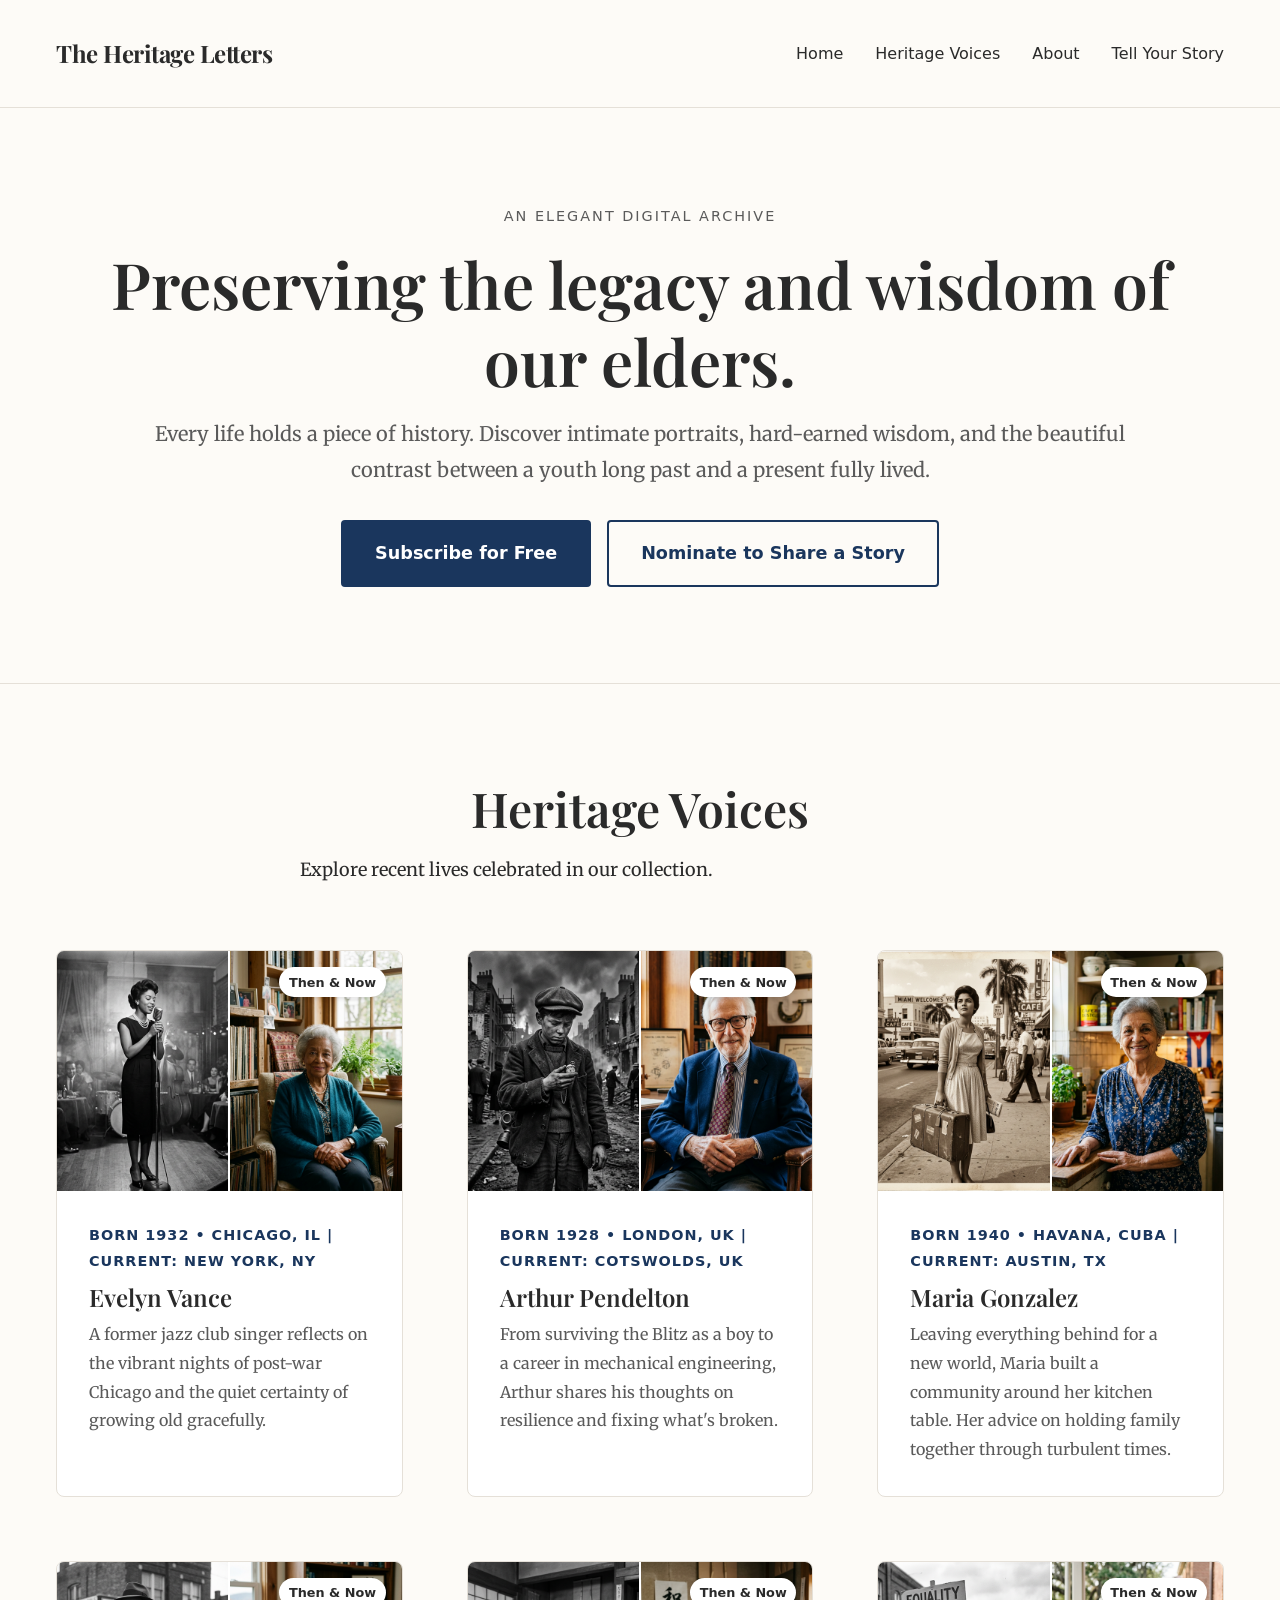
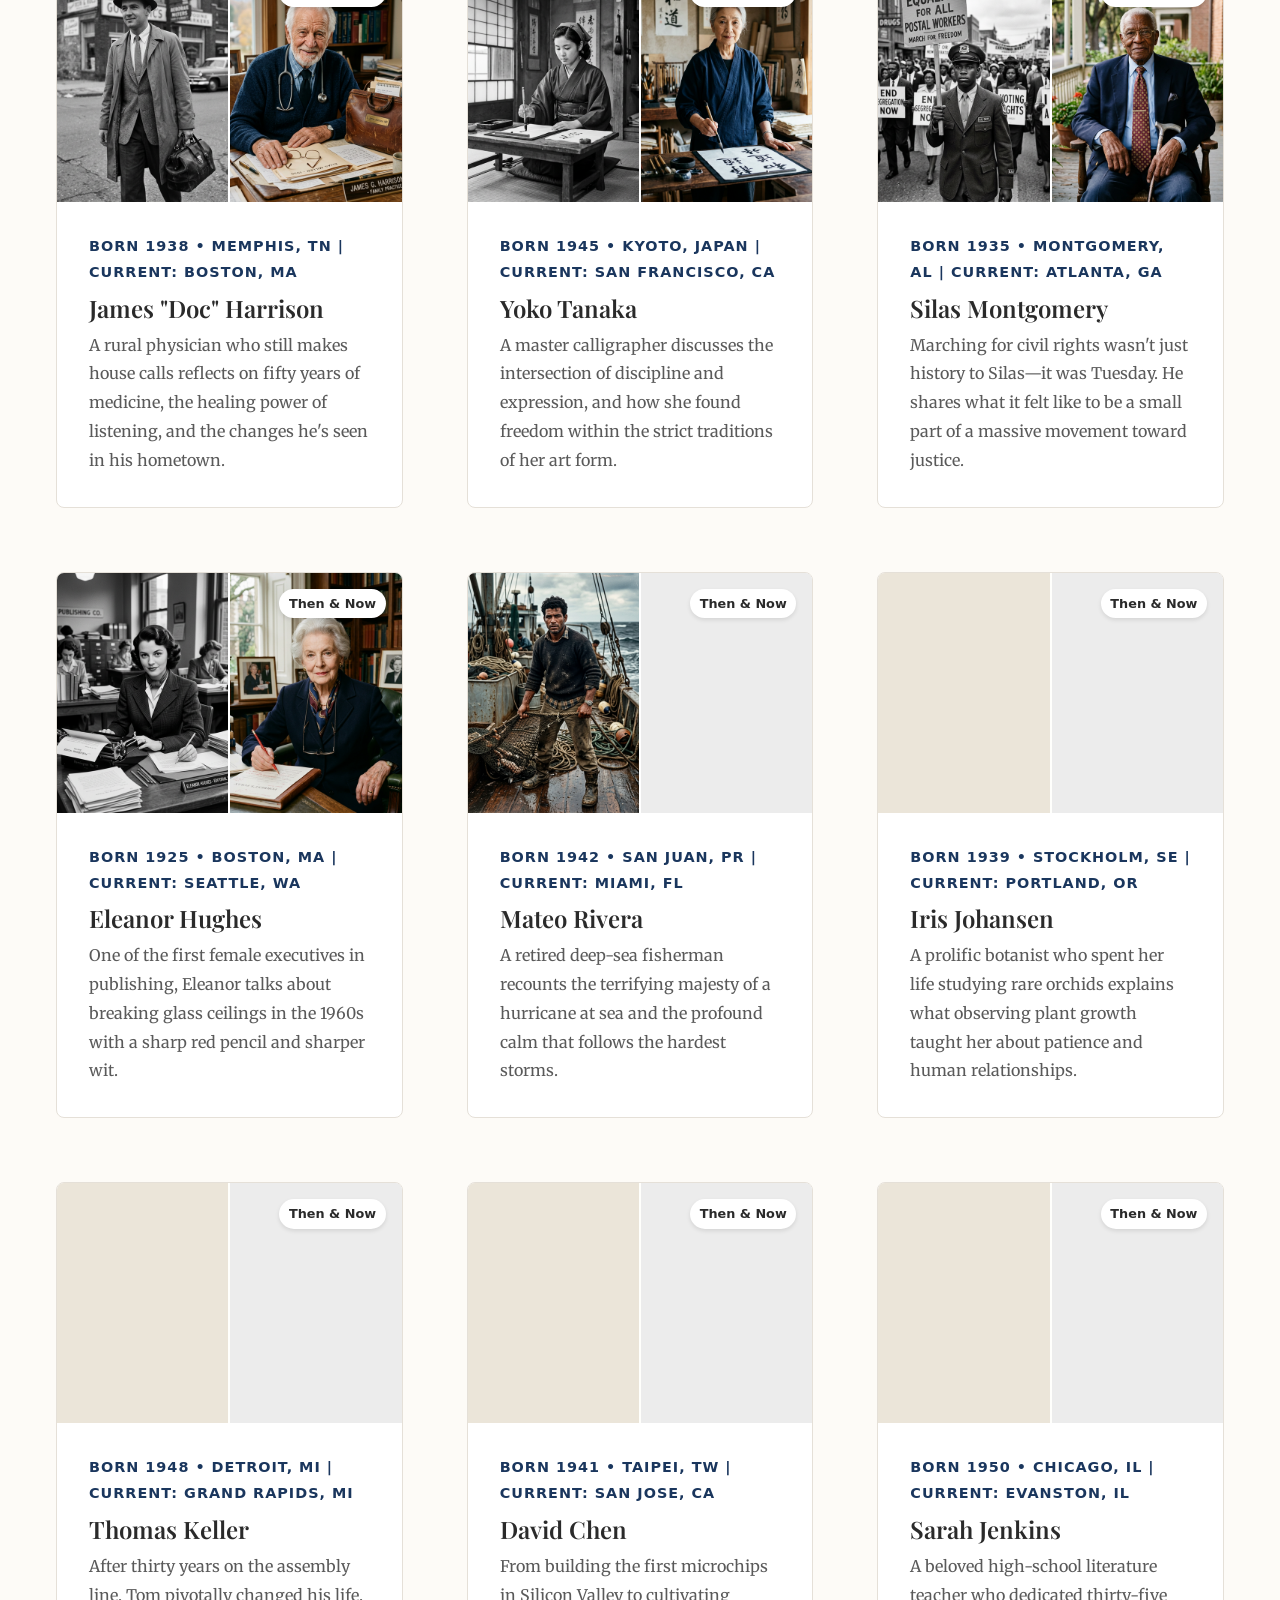
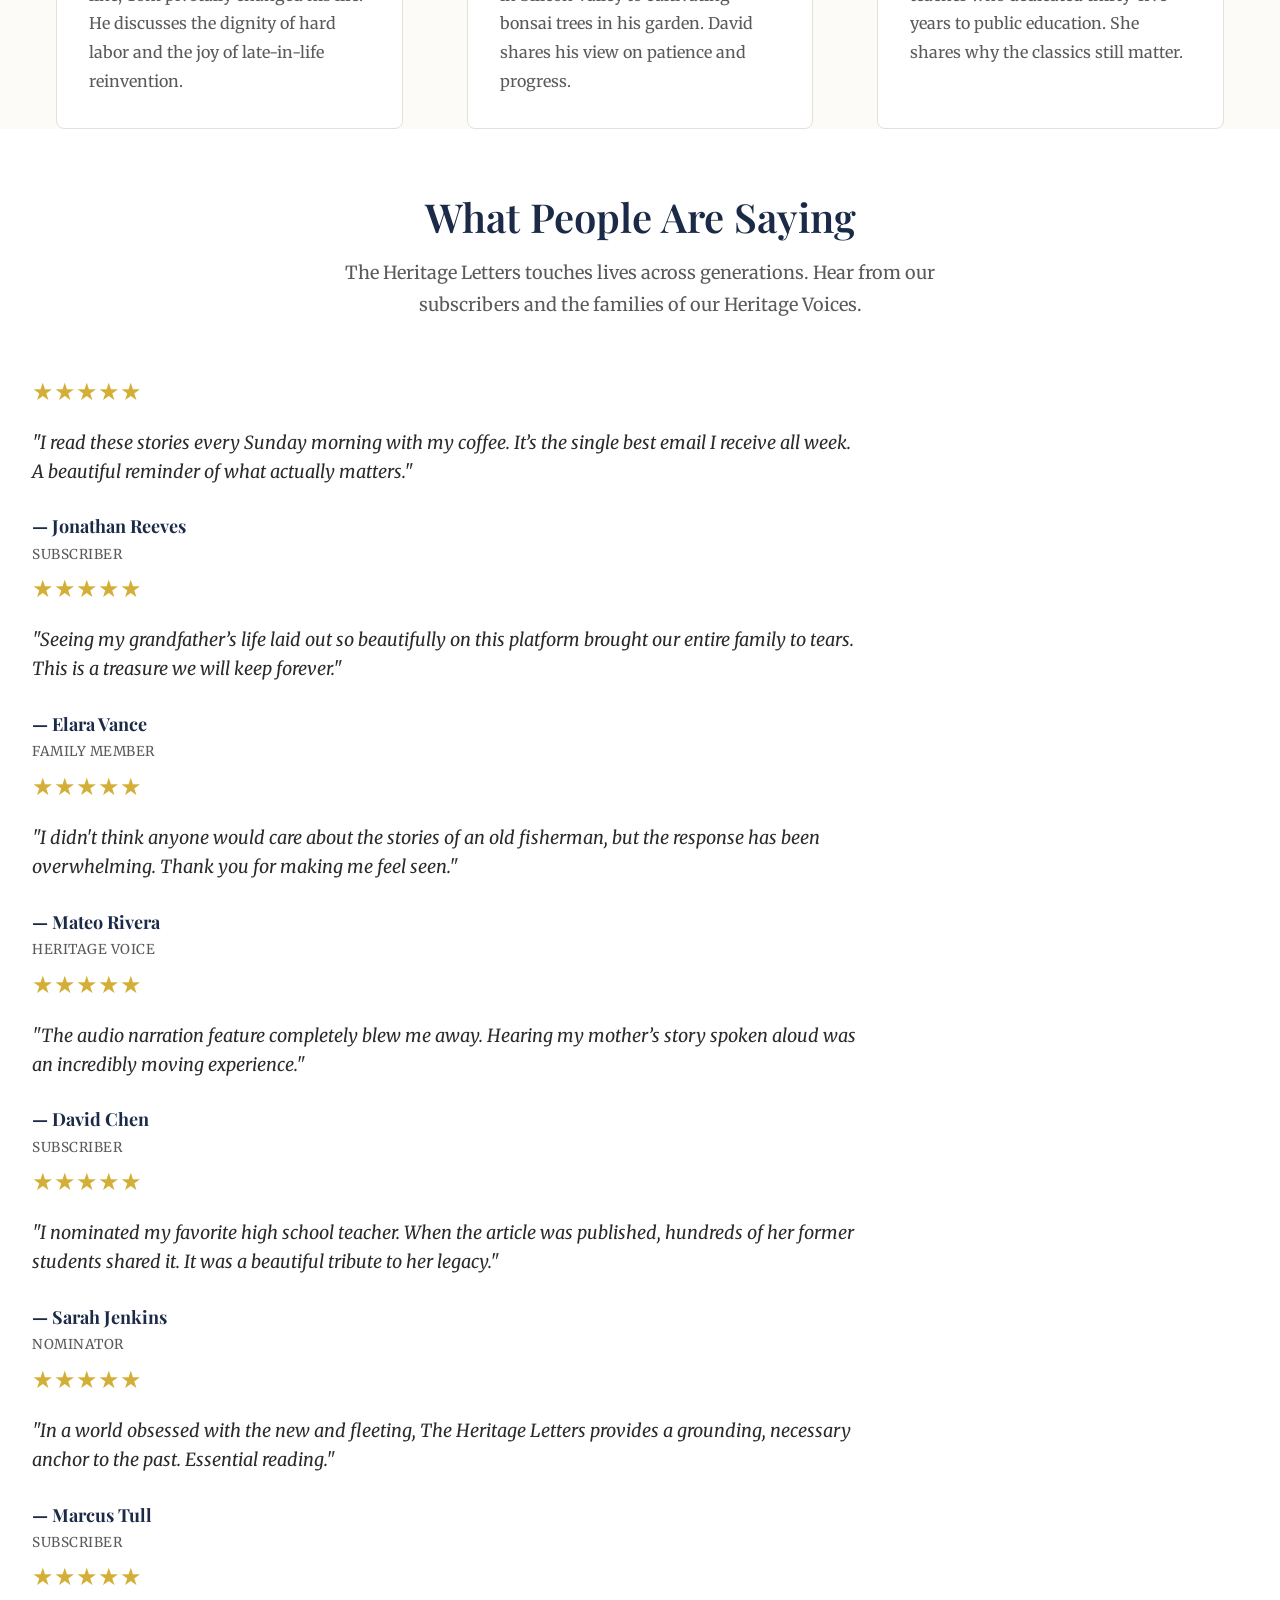
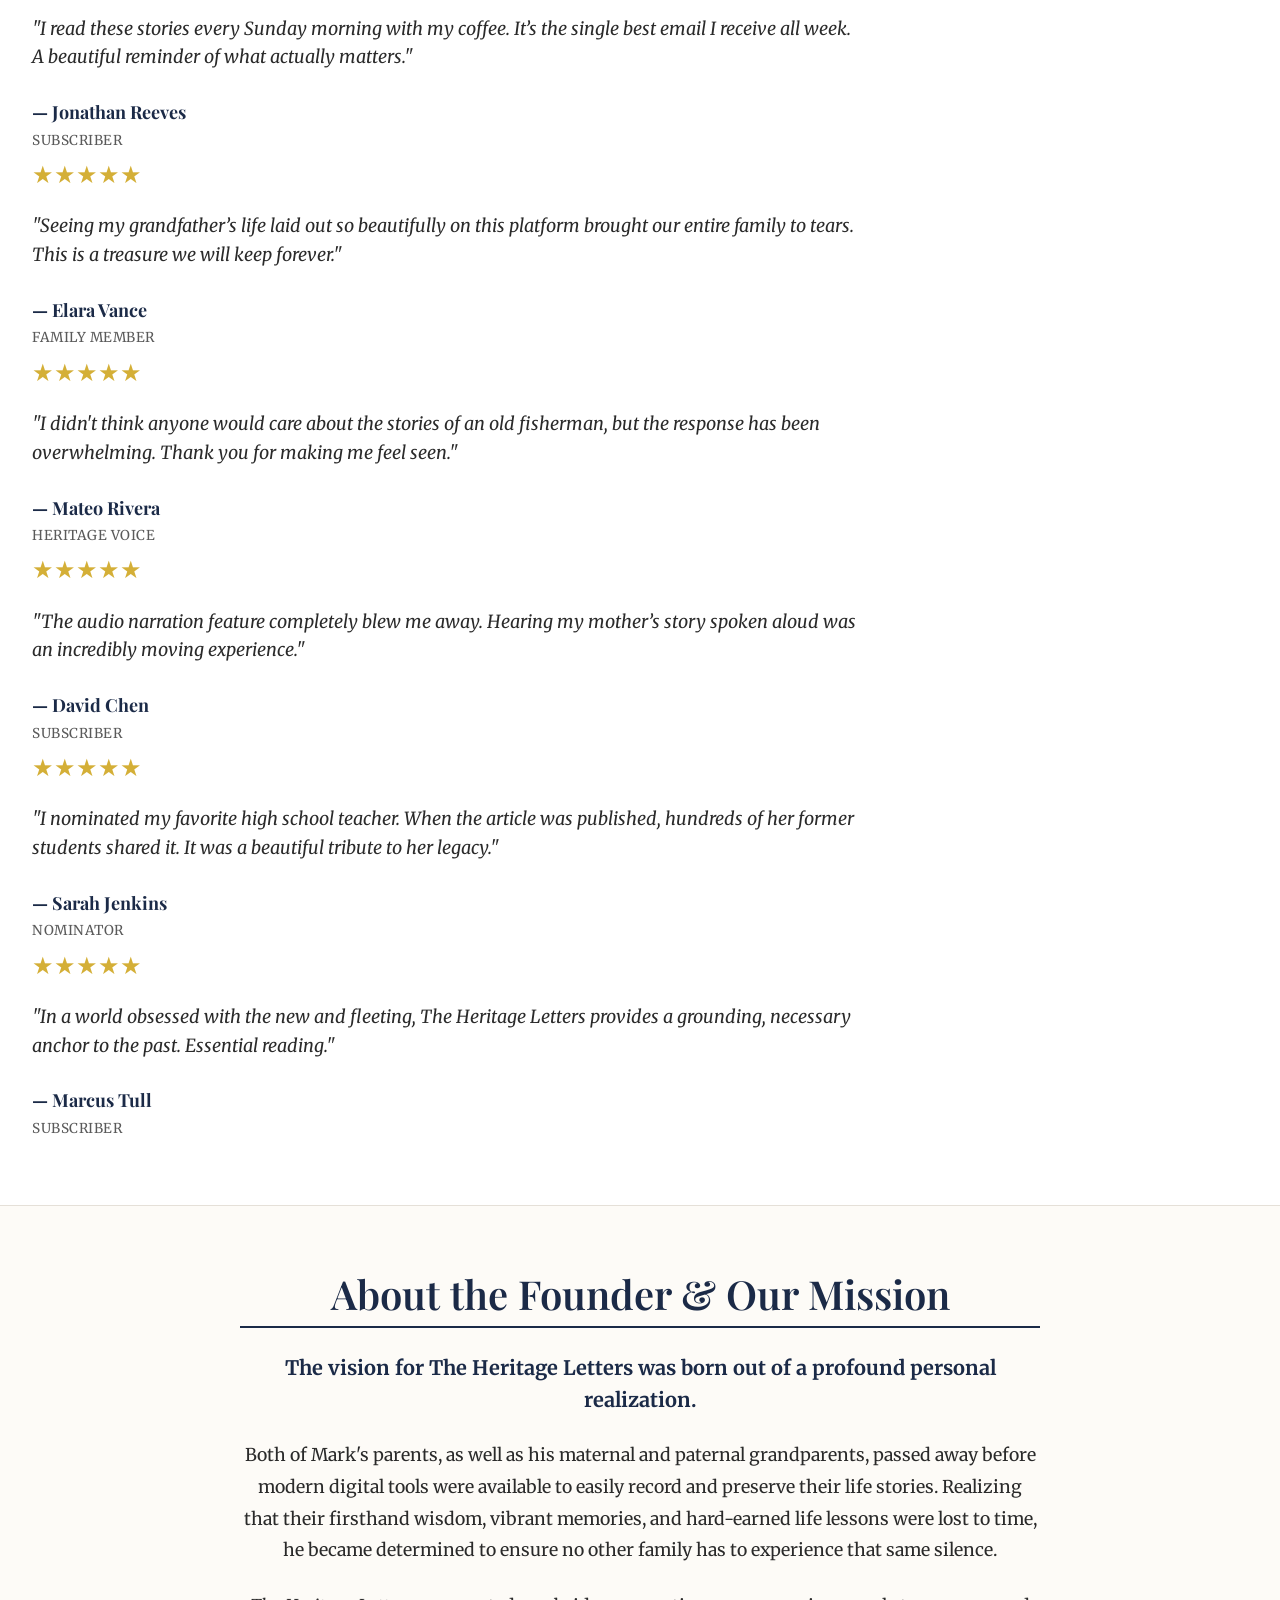
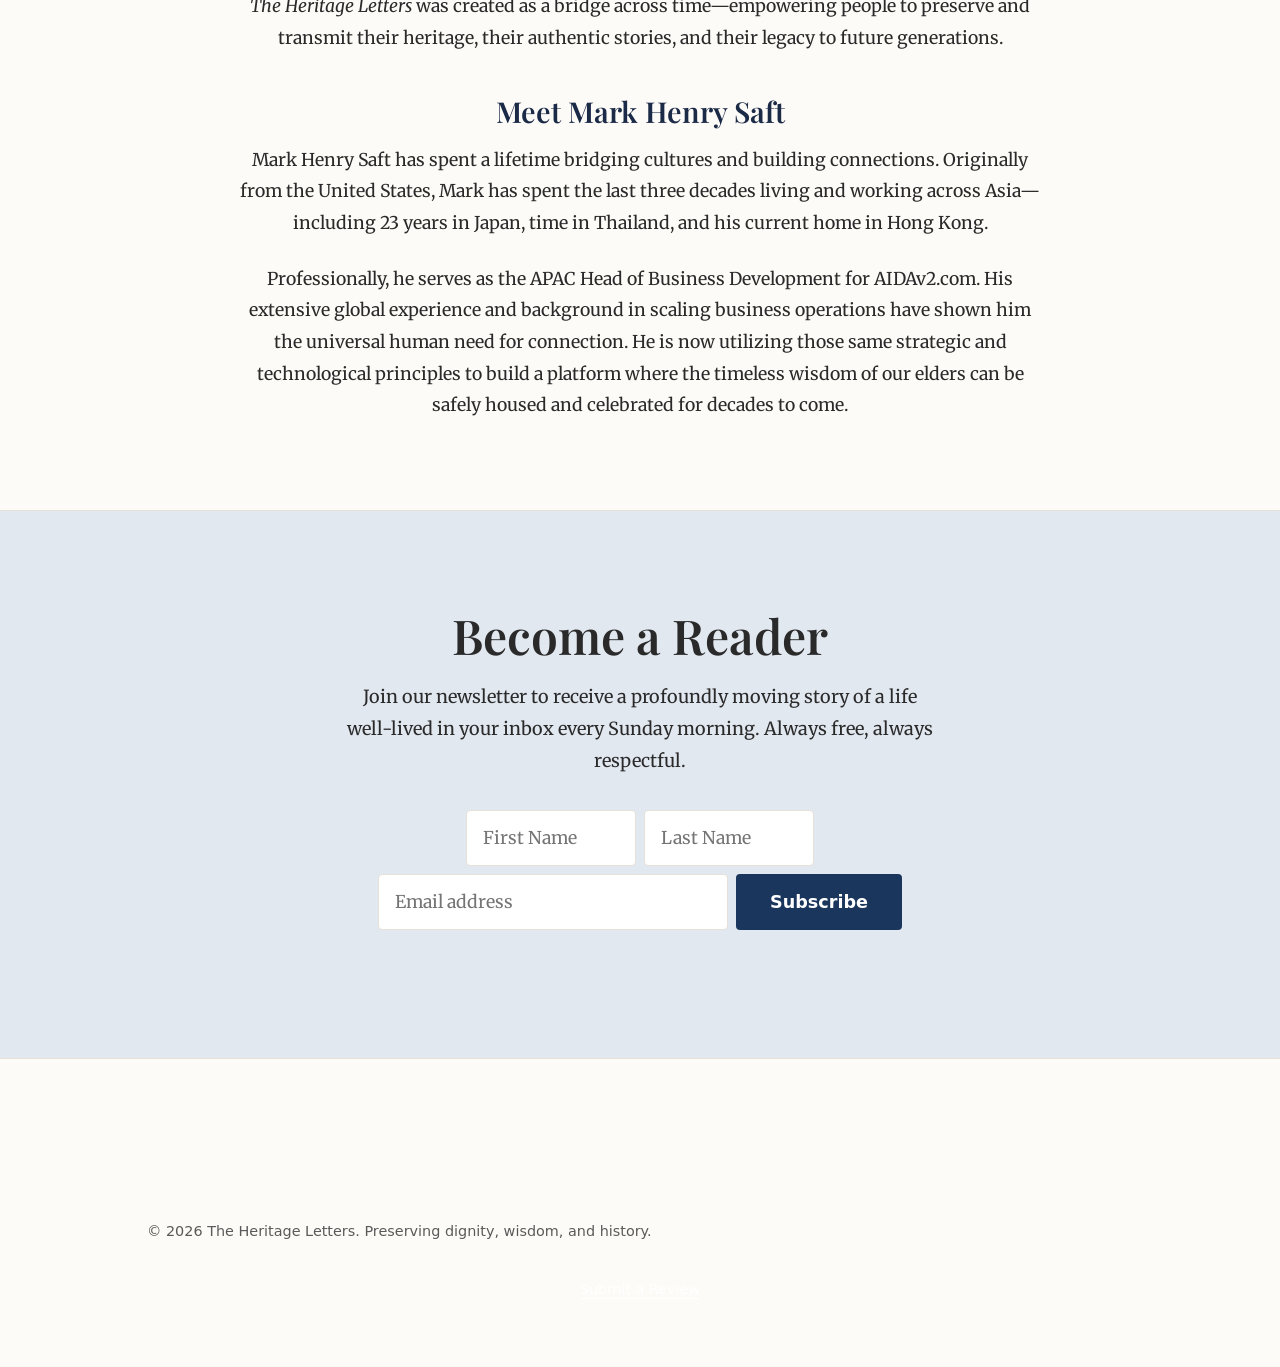
==== commit b54db06d: "Add files via upload" ====
--- a/index.html
+++ b/index.html
@@ -24,9 +24,9 @@
             <nav class="site-nav">
                 <ul>
                     <li><a href="index.html">Home</a></li>
-                    <li><a href="#stories">Featured Stories</a></li>
+                    <li><a href="#stories">Heritage Voices</a></li>
                     <li><a href="#about-mission">About</a></li>
-                    <li><a href="submit.html">Nominate an Heritage Voice</a></li>
+                    <li><a href="submit.html">Tell Your Story</a></li>
                 </ul>
             </nav>
         </div>
@@ -102,11 +102,11 @@
             </div>
         </section>
 
-        <!-- Featured Stories Section -->
+        <!-- Heritage Voices Section -->
         <section id="stories" class="section">
             <div class="container">
                 <div class="text-center">
-                    <h2>Featured Stories</h2>
+                    <h2>Heritage Voices</h2>
                     <p>Explore recent lives celebrated in our collection.</p>
                 </div>
 
